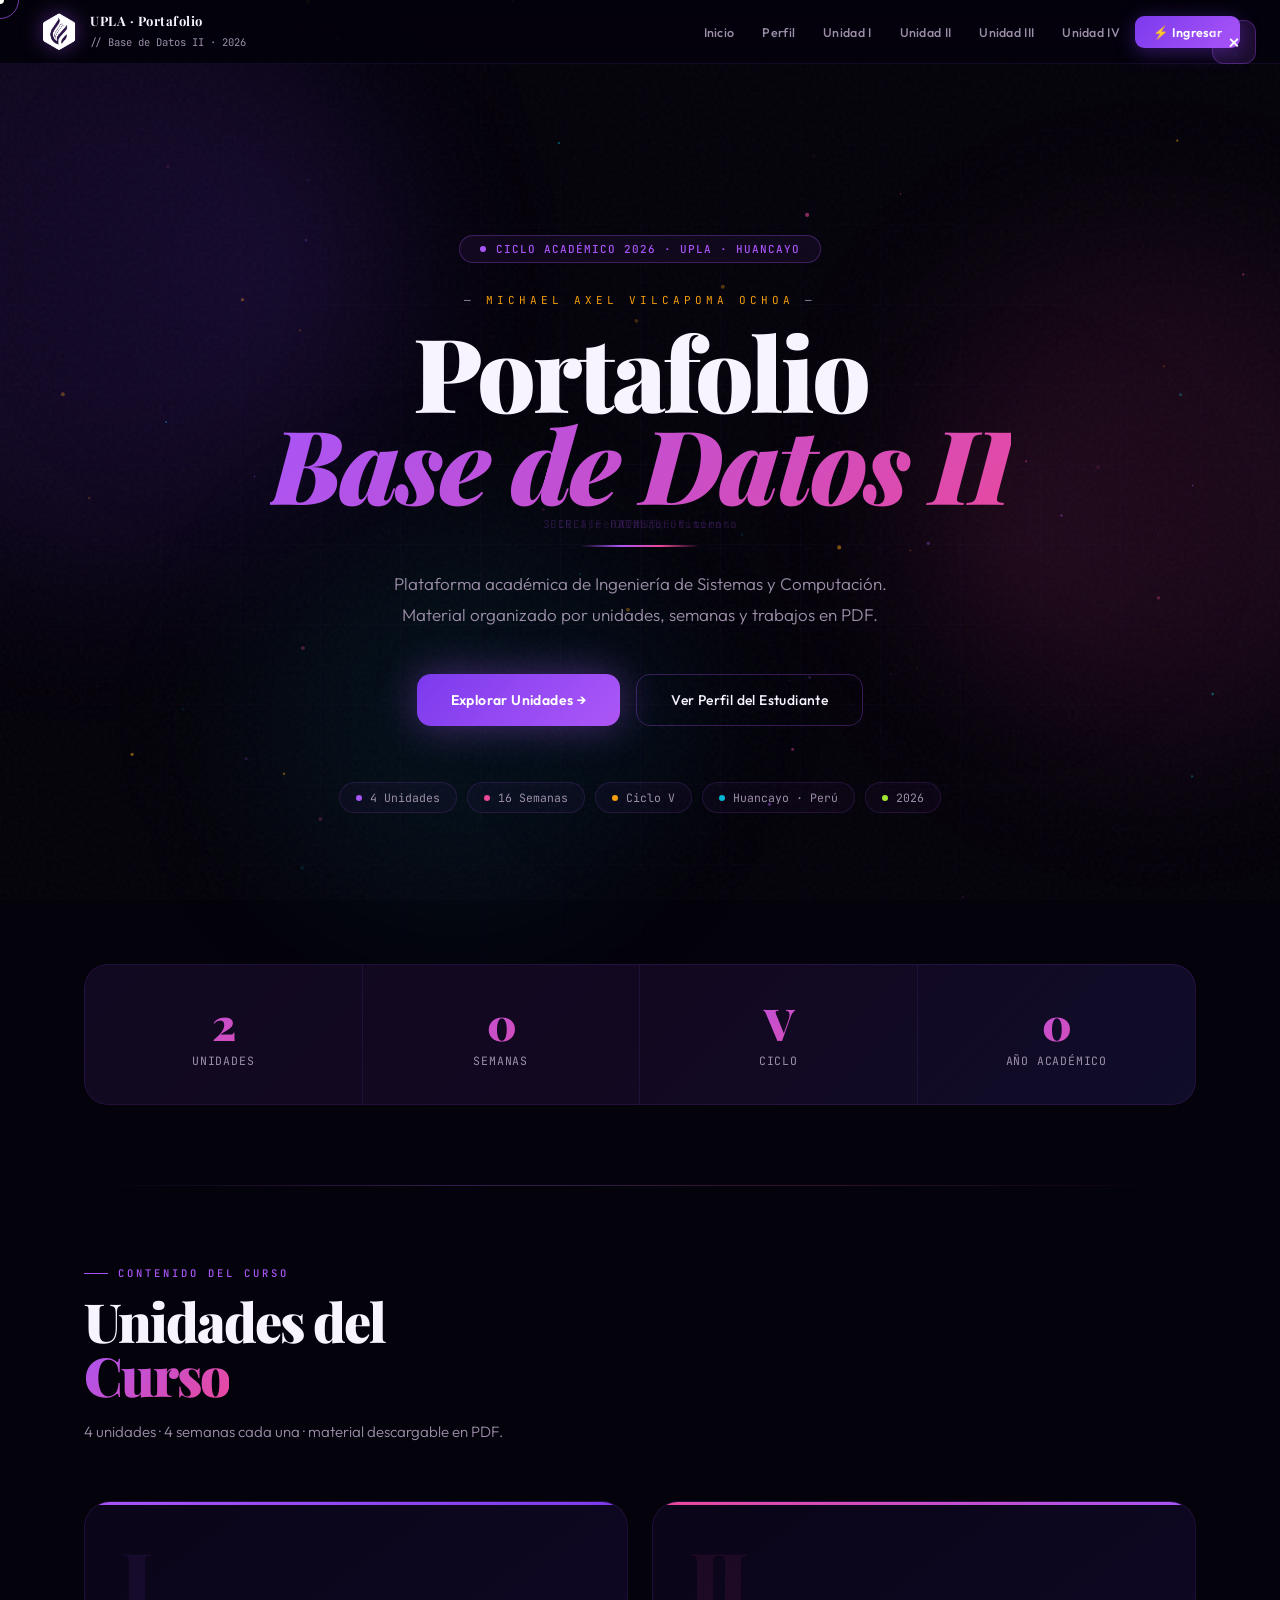
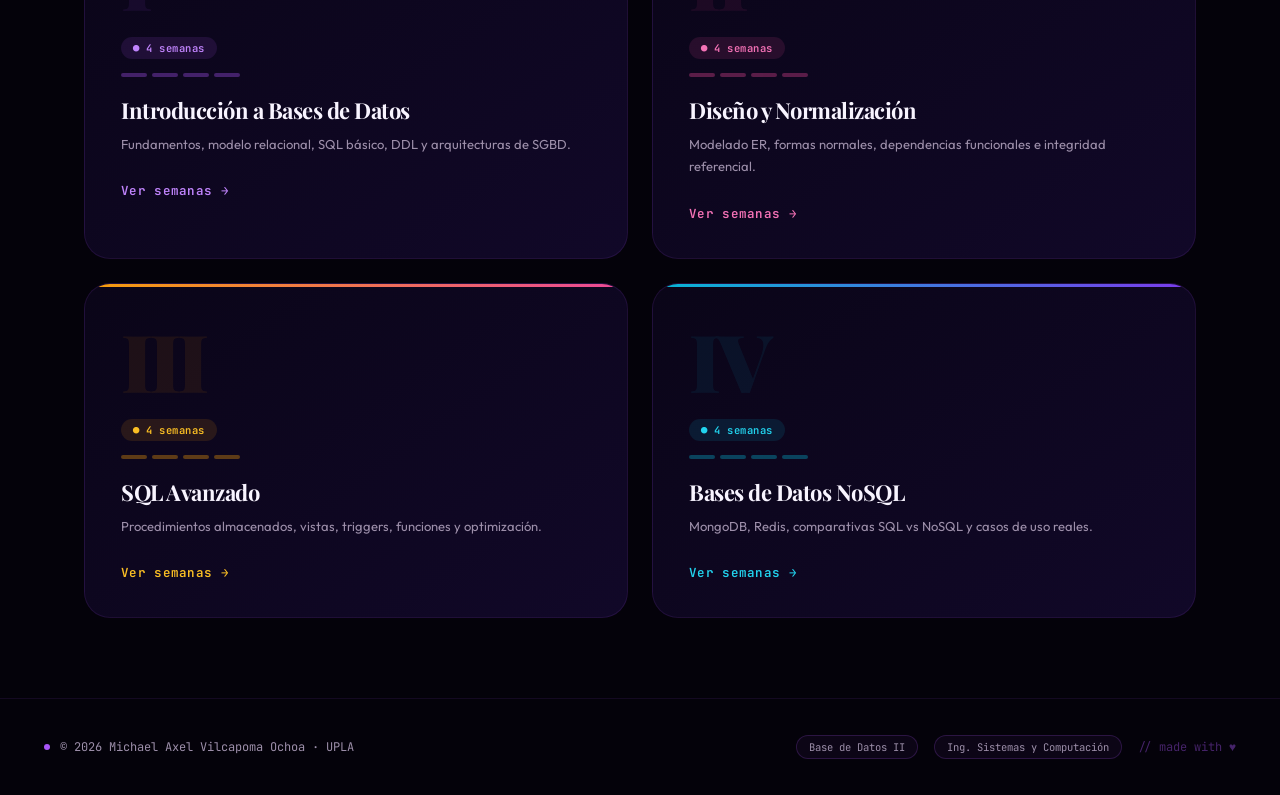
==== index.html @ 798265df "Update index.html" ====
<!DOCTYPE html>
<html lang="es">
<head>
<meta charset="UTF-8">
<meta name="viewport" content="width=device-width, initial-scale=1.0">
<title>Portafolio · Base de Datos II · UPLA</title>
<link href="https://fonts.googleapis.com/css2?family=Playfair+Display:ital,wght@0,700;0,900;1,700&family=Outfit:wght@300;400;500;600;700&family=JetBrains+Mono:wght@400;500&display=swap" rel="stylesheet">
<style>
:root{
  --bg:#04020a;
  --bg2:#0a0518;
  --bg3:#110828;
  --accent:#a855f7;
  --accent2:#7c3aed;
  --accent3:#ec4899;
  --gold:#f59e0b;
  --cyan:#06b6d4;
  --text:#f8f4ff;
  --muted:#9d8faa;
  --border:rgba(168,85,247,0.15);
  --glow-p:rgba(168,85,247,0.35);
  --glow-pink:rgba(236,72,153,0.3);
  --font-display:'Playfair Display',serif;
  --font-body:'Outfit',sans-serif;
  --font-mono:'JetBrains Mono',monospace;
}
*,*::before,*::after{margin:0;padding:0;box-sizing:border-box}
html{scroll-behavior:smooth}
body{font-family:var(--font-body);background:var(--bg);color:var(--text);overflow-x:hidden;cursor:none}

/* ── CURSOR PERSONALIZADO ── */
.cursor{position:fixed;pointer-events:none;z-index:9999;mix-blend-mode:difference}
.cursor-dot{width:8px;height:8px;background:white;border-radius:50%;transform:translate(-50%,-50%);transition:width .2s,height .2s}
.cursor-ring{width:40px;height:40px;border:1.5px solid rgba(255,255,255,0.5);border-radius:50%;transform:translate(-50%,-50%);transition:all .15s ease;transition-property:width,height,border-color}
body:hover .cursor-ring{border-color:var(--accent)}

/* ── CANVAS FONDO ── */
#bgCanvas{position:fixed;inset:0;z-index:0;pointer-events:none}

/* ── IMAGEN DE FONDO ── */
.bg-image-layer{
  position:fixed;inset:0;z-index:0;pointer-events:none;
  background:url('imagenes/bg.jpg') center/cover no-repeat;
  opacity:0.04;
  filter:saturate(0.5);
}

/* ── GRAIN OVERLAY ── */
.grain{
  position:fixed;inset:0;z-index:1;pointer-events:none;opacity:0.035;
  background-image:url("data:image/svg+xml,%3Csvg viewBox='0 0 256 256' xmlns='http://www.w3.org/2000/svg'%3E%3Cfilter id='noise'%3E%3CfeTurbulence type='fractalNoise' baseFrequency='0.9' numOctaves='4' stitchTiles='stitch'/%3E%3C/filter%3E%3Crect width='100%25' height='100%25' filter='url(%23noise)'/%3E%3C/svg%3E");
}

/* ── NAVBAR ── */
.navbar{
  position:fixed;top:0;left:0;right:0;z-index:200;
  height:64px;padding:0 40px;
  display:flex;align-items:center;justify-content:space-between;
  background:rgba(4,2,10,0.7);
  backdrop-filter:blur(24px) saturate(180%);
  border-bottom:1px solid rgba(168,85,247,0.1);
  transition:all .4s;
}
.navbar.scrolled{
  background:rgba(4,2,10,0.92);
  box-shadow:0 8px 40px rgba(0,0,0,0.6),0 1px 0 rgba(168,85,247,0.15);
}
.logo{display:flex;align-items:center;gap:12px;cursor:pointer}
.logo-icon{
  width:38px;height:38px;border-radius:10px;
  background:linear-gradient(135deg,var(--accent2),var(--accent3));
  display:flex;align-items:center;justify-content:center;
  font-size:16px;box-shadow:0 0 20px rgba(168,85,247,0.4);
  transition:transform .3s,box-shadow .3s;
}
.logo:hover .logo-icon{transform:rotate(10deg);box-shadow:0 0 35px rgba(168,85,247,0.6)}
.logo img{width:38px;height:38px;object-fit:contain;border-radius:10px;filter:drop-shadow(0 0 10px rgba(168,85,247,0.5));display:none}
.logo img.loaded{display:block}
.logo-text strong{font-family:var(--font-display);font-size:13px;font-weight:700;color:var(--text);letter-spacing:.5px;display:block;line-height:1.3}
.logo-text span{font-size:10.5px;color:var(--muted);font-family:var(--font-mono)}

.nav-links{display:flex;align-items:center;gap:2px}
.nav-links a{
  font-family:var(--font-body);font-size:12.5px;font-weight:500;
  color:var(--muted);padding:7px 13px;border-radius:8px;
  cursor:pointer;text-decoration:none;letter-spacing:.3px;
  transition:color .2s,background .2s;
  position:relative;
}
.nav-links a:hover{color:var(--text);background:rgba(168,85,247,0.08)}
.nav-links a.active{color:var(--accent)}

.btn-nav{
  font-family:var(--font-body);font-size:12.5px;font-weight:600;
  padding:8px 18px;border-radius:9px;border:none;cursor:pointer;
  transition:all .25s;letter-spacing:.3px;
}
.btn-ingresar{
  background:linear-gradient(135deg,var(--accent2),var(--accent));
  color:white;box-shadow:0 4px 20px rgba(124,58,237,0.4);
}
.btn-ingresar:hover{transform:translateY(-2px);box-shadow:0 8px 30px rgba(124,58,237,0.6)}
.btn-salir{background:rgba(168,85,247,0.1);color:var(--accent);border:1px solid rgba(168,85,247,0.2)!important}
.btn-salir:hover{background:rgba(168,85,247,0.18)}

/* ── LOGIN MODAL ── */
.overlay{
  position:fixed;inset:0;
  background:rgba(0,0,0,0.85);backdrop-filter:blur(16px);
  z-index:999;display:none;justify-content:center;align-items:center;
}
.overlay.show{display:flex;animation:fadeIn .25s}
@keyframes fadeIn{from{opacity:0}to{opacity:1}}
.modal{
  background:linear-gradient(145deg,var(--bg2),var(--bg3));
  border:1px solid rgba(168,85,247,0.25);
  border-radius:28px;padding:44px;width:380px;
  box-shadow:0 60px 120px rgba(0,0,0,0.8),0 0 80px rgba(168,85,247,0.1);
  animation:slideUp .35s cubic-bezier(.34,1.56,.64,1);
  position:relative;overflow:hidden;
}
.modal::before{
  content:'';position:absolute;top:-50%;left:-50%;width:200%;height:200%;
  background:radial-gradient(circle at 60% 40%,rgba(168,85,247,0.06),transparent 60%);
  pointer-events:none;
}
@keyframes slideUp{from{transform:translateY(40px) scale(.93);opacity:0}to{transform:none;opacity:1}}
.modal-close{
  position:absolute;top:18px;right:18px;
  background:rgba(168,85,247,0.1);border:none;color:var(--muted);
  width:32px;height:32px;border-radius:8px;font-size:18px;
  cursor:pointer;display:flex;align-items:center;justify-content:center;
  transition:all .2s;
}
.modal-close:hover{color:var(--text);background:rgba(168,85,247,0.2)}
.modal h2{font-family:var(--font-display);font-size:26px;font-weight:700;margin-bottom:5px}
.modal .sub{font-size:12.5px;color:var(--muted);margin-bottom:30px;font-family:var(--font-body)}
.field{margin-bottom:16px}
.field label{display:block;font-family:var(--font-mono);font-size:10px;font-weight:500;color:var(--accent);margin-bottom:7px;letter-spacing:1px;text-transform:uppercase}
.field input{
  width:100%;padding:13px 16px;
  background:rgba(255,255,255,0.04);
  border:1px solid rgba(168,85,247,0.2);border-radius:12px;
  color:var(--text);font-size:14px;font-family:var(--font-body);
  outline:none;transition:all .3s;
}
.field input:focus{border-color:var(--accent);background:rgba(168,85,247,0.06);box-shadow:0 0 0 4px rgba(168,85,247,0.08)}
.btn-submit{
  width:100%;padding:14px;margin-top:12px;
  background:linear-gradient(135deg,#7c3aed,#a855f7,#ec4899);
  background-size:200%;border:none;border-radius:12px;
  color:white;font-size:15px;font-weight:600;
  cursor:pointer;font-family:var(--font-body);letter-spacing:.4px;
  animation:gradShift 4s ease infinite;
  transition:transform .2s,box-shadow .2s;
  box-shadow:0 8px 30px rgba(124,58,237,0.4);
}
@keyframes gradShift{0%{background-position:0%}50%{background-position:100%}100%{background-position:0%}}
.btn-submit:hover{transform:translateY(-2px);box-shadow:0 12px 40px rgba(124,58,237,0.6)}
#err{color:#f87171;font-size:11.5px;margin-top:10px;text-align:center;min-height:16px;font-family:var(--font-mono)}
.hint{font-size:10.5px;color:var(--muted);text-align:center;margin-top:14px;font-family:var(--font-mono)}

/* ── MAIN ── */
.main{position:relative;z-index:2;padding-top:64px}

/* ── HERO ── */
.hero{
  min-height:100vh;display:flex;flex-direction:column;
  justify-content:center;align-items:center;
  text-align:center;padding:100px 24px 80px;
  position:relative;overflow:hidden;
}

/* Orbs animados */
.orb{
  position:absolute;border-radius:50%;pointer-events:none;
  filter:blur(80px);animation:orbFloat 8s ease-in-out infinite;
}
.orb1{width:600px;height:600px;background:rgba(124,58,237,0.12);top:-10%;left:-15%;animation-delay:0s}
.orb2{width:500px;height:500px;background:rgba(236,72,153,0.1);top:20%;right:-10%;animation-delay:-3s}
.orb3{width:400px;height:400px;background:rgba(6,182,212,0.07);bottom:5%;left:20%;animation-delay:-6s}
@keyframes orbFloat{0%,100%{transform:translate(0,0) scale(1)}33%{transform:translate(30px,-20px) scale(1.05)}66%{transform:translate(-20px,25px) scale(.97)}}

/* Grid lines hero */
.hero-grid{
  position:absolute;inset:0;pointer-events:none;
  background-image:
    linear-gradient(rgba(168,85,247,0.04) 1px,transparent 1px),
    linear-gradient(90deg,rgba(168,85,247,0.04) 1px,transparent 1px);
  background-size:80px 80px;
  mask-image:radial-gradient(ellipse 80% 80% at 50% 50%,black 0%,transparent 100%);
}

.hero-eyebrow{
  display:inline-flex;align-items:center;gap:10px;
  padding:6px 20px;border-radius:999px;
  border:1px solid rgba(168,85,247,0.3);
  background:rgba(168,85,247,0.07);
  backdrop-filter:blur(10px);
  font-family:var(--font-mono);font-size:11px;font-weight:500;
  color:var(--accent);letter-spacing:1px;text-transform:uppercase;
  margin-bottom:30px;
  animation:heroIn .8s ease both;
}
.eyebrow-dot{width:6px;height:6px;border-radius:50%;background:var(--accent);animation:blink 1.8s infinite}
@keyframes blink{0%,100%{opacity:1;box-shadow:0 0 8px var(--accent)}50%{opacity:.3;box-shadow:none}}

.hero-name-label{
  font-family:var(--font-mono);font-size:11px;color:var(--muted);
  letter-spacing:4px;text-transform:uppercase;margin-bottom:18px;
  animation:heroIn .8s .1s ease both;
}
.hero-name-label span{color:var(--gold)}

.hero h1{
  font-family:var(--font-display);
  font-size:clamp(52px,8vw,110px);
  font-weight:900;line-height:.9;
  letter-spacing:-3px;margin-bottom:14px;
  animation:heroIn .8s .2s ease both;
}
.h1-line1{display:block;color:var(--text)}
.h1-line2{
  display:block;
  background:linear-gradient(135deg,#a855f7 0%,#ec4899 40%,#f59e0b 80%,#06b6d4 100%);
  background-size:300%;
  -webkit-background-clip:text;-webkit-text-fill-color:transparent;background-clip:text;
  animation:textGrad 6s ease infinite;
  font-style:italic;
}
@keyframes textGrad{0%{background-position:0%}50%{background-position:100%}100%{background-position:0%}}

.hero-divider{
  width:120px;height:2px;margin:22px auto;
  background:linear-gradient(90deg,transparent,var(--accent),var(--accent3),transparent);
  animation:heroIn .8s .3s ease both;
}

.hero-sub{
  font-size:clamp(14px,1.8vw,17px);color:var(--muted);
  max-width:560px;line-height:1.8;margin-bottom:44px;
  font-family:var(--font-body);font-weight:300;
  animation:heroIn .8s .35s ease both;
}

.hero-btns{
  display:flex;gap:16px;flex-wrap:wrap;justify-content:center;
  animation:heroIn .8s .4s ease both;
}
.btn-p{
  padding:16px 34px;
  background:linear-gradient(135deg,var(--accent2),var(--accent),var(--accent3));
  background-size:200%;
  color:white;font-weight:600;font-size:14px;
  border-radius:14px;border:none;cursor:pointer;
  position:relative;overflow:hidden;
  transition:transform .3s,box-shadow .3s;
  box-shadow:0 0 40px rgba(168,85,247,0.4);
  font-family:var(--font-body);letter-spacing:.4px;
  animation:gradShift 4s ease infinite;
}
.btn-p:hover{transform:translateY(-4px);box-shadow:0 0 70px rgba(168,85,247,0.7)}
.btn-s{
  padding:16px 34px;background:transparent;
  color:var(--text);font-weight:500;font-size:14px;
  border-radius:14px;border:1px solid rgba(168,85,247,0.3);
  cursor:pointer;transition:all .3s;
  font-family:var(--font-body);letter-spacing:.4px;
  backdrop-filter:blur(10px);
}
.btn-s:hover{background:rgba(168,85,247,0.1);border-color:var(--accent);transform:translateY(-4px)}

.hero-tags{
  display:flex;gap:10px;flex-wrap:wrap;justify-content:center;
  margin-top:56px;animation:heroIn .8s .5s ease both;
}
.tag{
  padding:7px 16px;border-radius:999px;
  border:1px solid rgba(168,85,247,0.15);
  background:rgba(168,85,247,0.04);
  font-size:11.5px;color:var(--muted);
  display:flex;align-items:center;gap:8px;
  transition:all .3s;cursor:default;
  font-family:var(--font-mono);
  backdrop-filter:blur(8px);
}
.tag:hover{border-color:rgba(168,85,247,0.4);color:var(--text);background:rgba(168,85,247,0.08);transform:translateY(-2px)}
.dot{width:6px;height:6px;border-radius:50%;flex-shrink:0}

@keyframes heroIn{from{opacity:0;transform:translateY(25px)}to{opacity:1;transform:none}}

/* ── STATS ── */
.stats-section{
  max-width:1200px;margin:0 auto;
  padding:0 44px 80px;
}
.stats-bar{
  display:grid;grid-template-columns:repeat(4,1fr);
  border-radius:24px;overflow:hidden;
  border:1px solid rgba(168,85,247,0.15);
  background:linear-gradient(135deg,rgba(10,5,24,0.9),rgba(17,8,40,0.9));
  backdrop-filter:blur(20px);
  position:relative;
}
.stats-bar::before{
  content:'';position:absolute;inset:0;
  background:linear-gradient(135deg,rgba(168,85,247,0.05),rgba(236,72,153,0.03),rgba(6,182,212,0.03));
  pointer-events:none;
}
.stat-item{
  padding:36px 28px;text-align:center;
  border-right:1px solid rgba(168,85,247,0.1);
  transition:background .3s;position:relative;
  cursor:default;
}
.stat-item:last-child{border-right:none}
.stat-item:hover{background:rgba(168,85,247,0.05)}
.stat-num{
  font-family:var(--font-display);font-size:44px;font-weight:900;
  line-height:1;margin-bottom:8px;letter-spacing:-2px;
  background:linear-gradient(135deg,var(--accent),var(--accent3));
  -webkit-background-clip:text;-webkit-text-fill-color:transparent;background-clip:text;
}
.stat-label{font-size:11.5px;color:var(--muted);font-family:var(--font-mono);letter-spacing:.8px;text-transform:uppercase}

/* ── SECCIONES ── */
section{padding:80px 44px;max-width:1200px;margin:0 auto}
.slabel{
  font-family:var(--font-mono);font-size:10.5px;font-weight:500;
  letter-spacing:3px;text-transform:uppercase;
  color:var(--accent);margin-bottom:14px;
  display:flex;align-items:center;gap:10px;
}
.slabel::before{content:'';width:24px;height:1px;background:var(--accent)}
.stitle{
  font-family:var(--font-display);
  font-size:clamp(32px,4.5vw,54px);
  font-weight:900;line-height:1;margin-bottom:16px;
  letter-spacing:-2px;
}
.sdesc{
  font-size:15px;color:var(--muted);max-width:520px;
  line-height:1.8;margin-bottom:56px;
  font-family:var(--font-body);font-weight:300;
}

/* ── UNIT CARDS ── */
.units-grid{display:grid;grid-template-columns:repeat(2,1fr);gap:24px}
@media(max-width:700px){.units-grid{grid-template-columns:1fr}}

.unit-card{
  background:linear-gradient(145deg,var(--bg2),var(--bg3));
  border:1px solid rgba(168,85,247,0.12);
  border-radius:26px;padding:36px;cursor:pointer;
  transition:all .4s cubic-bezier(.34,1.56,.64,1);
  position:relative;overflow:hidden;
}
.unit-card::before{
  content:'';position:absolute;top:0;left:0;right:0;height:3px;
  border-radius:26px 26px 0 0;
}
.unit-card:nth-child(1)::before{background:linear-gradient(90deg,#a855f7,#7c3aed)}
.unit-card:nth-child(2)::before{background:linear-gradient(90deg,#ec4899,#a855f7)}
.unit-card:nth-child(3)::before{background:linear-gradient(90deg,#f59e0b,#ec4899)}
.unit-card:nth-child(4)::before{background:linear-gradient(90deg,#06b6d4,#7c3aed)}

.unit-card::after{
  content:'';position:absolute;inset:0;
  background:radial-gradient(circle at 80% 20%,rgba(168,85,247,0.06),transparent 60%);
  opacity:0;transition:opacity .4s;pointer-events:none;
}
.unit-card:hover::after{opacity:1}
.unit-card:hover{
  transform:translateY(-10px) scale(1.02);
  box-shadow:0 30px 80px rgba(0,0,0,0.6),0 0 60px rgba(168,85,247,0.15);
}
.unit-card:nth-child(1):hover{border-color:rgba(168,85,247,0.35)}
.unit-card:nth-child(2):hover{border-color:rgba(236,72,153,0.35)}
.unit-card:nth-child(3):hover{border-color:rgba(245,158,11,0.35)}
.unit-card:nth-child(4):hover{border-color:rgba(6,182,212,0.35)}

.unum{
  font-family:var(--font-display);font-size:80px;font-weight:900;
  line-height:1;margin-bottom:18px;letter-spacing:-4px;
  opacity:.08;
}
.unit-card:nth-child(1) .unum{color:#a855f7}
.unit-card:nth-child(2) .unum{color:#ec4899}
.unit-card:nth-child(3) .unum{color:#f59e0b}
.unit-card:nth-child(4) .unum{color:#06b6d4}

.ubadge{
  display:inline-flex;align-items:center;gap:6px;
  padding:4px 12px;border-radius:999px;
  font-size:10.5px;font-weight:600;
  margin-bottom:14px;font-family:var(--font-mono);letter-spacing:.5px;
}
.unit-card:nth-child(1) .ubadge{background:rgba(168,85,247,0.12);color:#c084fc}
.unit-card:nth-child(2) .ubadge{background:rgba(236,72,153,0.12);color:#f472b6}
.unit-card:nth-child(3) .ubadge{background:rgba(245,158,11,0.12);color:#fbbf24}
.unit-card:nth-child(4) .ubadge{background:rgba(6,182,212,0.12);color:#22d3ee}

.unit-card h3{
  font-family:var(--font-display);font-size:22px;font-weight:700;
  margin-bottom:10px;letter-spacing:-.5px;line-height:1.2;
}
.unit-card .udesc{
  font-size:13px;color:var(--muted);line-height:1.7;
  margin-bottom:24px;font-family:var(--font-body);
}
.ulink{
  font-size:12.5px;font-weight:600;
  display:inline-flex;align-items:center;gap:8px;
  font-family:var(--font-mono);letter-spacing:.3px;
  transition:gap .3s;
}
.unit-card:nth-child(1) .ulink{color:#c084fc}
.unit-card:nth-child(2) .ulink{color:#f472b6}
.unit-card:nth-child(3) .ulink{color:#fbbf24}
.unit-card:nth-child(4) .ulink{color:#22d3ee}
.unit-card:hover .ulink{gap:14px}

.u-weeks{display:flex;gap:5px;margin-bottom:20px}
.wdot{
  width:26px;height:4px;border-radius:2px;
  transition:width .3s;
}
.unit-card:nth-child(1) .wdot{background:rgba(168,85,247,0.35)}
.unit-card:nth-child(2) .wdot{background:rgba(236,72,153,0.35)}
.unit-card:nth-child(3) .wdot{background:rgba(245,158,11,0.35)}
.unit-card:nth-child(4) .wdot{background:rgba(6,182,212,0.35)}
.unit-card:hover .wdot:first-child{width:40px}

/* ── PERFIL ── */
.perfil-wrap{
  display:grid;grid-template-columns:260px 1fr;gap:60px;align-items:start;
}
@media(max-width:700px){.perfil-wrap{grid-template-columns:1fr}}
.photo-box{
  width:260px;height:280px;border-radius:28px;
  background:linear-gradient(145deg,var(--bg2),var(--bg3));
  border:1px solid rgba(168,85,247,0.2);
  display:flex;align-items:center;justify-content:center;
  font-size:80px;position:relative;overflow:hidden;
}
.photo-box::before{
  content:'';position:absolute;inset:0;
  background:linear-gradient(135deg,rgba(168,85,247,0.1),rgba(236,72,153,0.05));
}
.photo-box img{width:100%;height:100%;object-fit:cover;border-radius:28px;display:block}
.photo-box .photo-ring{
  position:absolute;inset:-2px;border-radius:30px;
  background:linear-gradient(135deg,var(--accent),var(--accent3),var(--cyan));
  z-index:-1;animation:ringGlow 4s ease infinite;
}
@keyframes ringGlow{0%,100%{opacity:.5}50%{opacity:1}}
.perfil-info h2{
  font-family:var(--font-display);font-size:36px;font-weight:900;
  margin-bottom:6px;letter-spacing:-1px;line-height:1.1;
}
.perfil-info .role{
  font-family:var(--font-mono);font-size:12px;
  color:var(--accent);margin-bottom:22px;letter-spacing:.5px;
}
.ptags{display:flex;flex-wrap:wrap;gap:8px;margin-bottom:24px}
.ptag{
  padding:6px 14px;border:1px solid rgba(168,85,247,0.18);
  border-radius:9px;font-size:11.5px;color:var(--muted);
  font-family:var(--font-mono);font-weight:500;
  transition:all .3s;
}
.ptag:hover{border-color:rgba(168,85,247,0.4);color:var(--text);background:rgba(168,85,247,0.06);transform:translateY(-2px)}
.bio{
  font-size:14px;color:var(--muted);line-height:1.9;
  max-width:500px;font-family:var(--font-body);font-weight:300;
  margin-bottom:18px;
}
.docente{
  font-family:var(--font-mono);font-size:11.5px;color:var(--muted);
  display:flex;align-items:center;gap:8px;
}
.docente strong{color:var(--text);font-weight:500}
.docente::before{content:'//';color:var(--accent);font-weight:700}

/* ── PANEL SEMANAS ── */
.back-btn{
  display:inline-flex;align-items:center;gap:9px;
  background:rgba(168,85,247,0.06);
  border:1px solid rgba(168,85,247,0.2);
  color:var(--muted);padding:10px 18px;border-radius:11px;
  font-size:13px;cursor:pointer;margin-bottom:14px;
  font-family:var(--font-mono);
  transition:all .3s;
}
.back-btn:hover{color:var(--text);border-color:var(--accent);transform:translateX(-4px);background:rgba(168,85,247,0.1)}

.panel-header{margin-bottom:42px}
.panel-unit-label{
  font-family:var(--font-mono);font-size:11px;font-weight:500;
  letter-spacing:3px;text-transform:uppercase;
  color:var(--accent);margin-bottom:10px;
  display:flex;align-items:center;gap:10px;
}
.panel-unit-label::before{content:'';width:24px;height:1px;background:var(--accent)}
.panel-title{
  font-family:var(--font-display);
  font-size:clamp(28px,4vw,46px);
  font-weight:900;line-height:1;letter-spacing:-1.5px;
}

.semanas-grid{display:grid;grid-template-columns:repeat(auto-fill,minmax(320px,1fr));gap:22px}

.s-card{
  background:linear-gradient(145deg,var(--bg2),var(--bg3));
  border:1px solid rgba(168,85,247,0.1);
  border-radius:22px;overflow:hidden;
  transition:all .4s cubic-bezier(.34,1.56,.64,1);
  animation:cardIn .5s ease both;
}
@keyframes cardIn{from{opacity:0;transform:translateY(20px)}to{opacity:1;transform:none}}
.s-card:nth-child(2){animation-delay:.06s}
.s-card:nth-child(3){animation-delay:.12s}
.s-card:nth-child(4){animation-delay:.18s}
.s-card:hover{
  transform:translateY(-6px);
  border-color:rgba(168,85,247,0.3);
  box-shadow:0 20px 60px rgba(0,0,0,0.5),0 0 40px rgba(168,85,247,0.1);
}
.s-header{
  padding:22px 24px 18px;
  border-bottom:1px solid rgba(168,85,247,0.08);
  display:flex;align-items:center;justify-content:space-between;
  background:rgba(168,85,247,0.03);
}
.s-num{
  font-family:var(--font-display);font-size:34px;font-weight:900;
  color:rgba(168,85,247,0.15);line-height:1;letter-spacing:-1.5px;
}
.s-week-badge{
  background:rgba(168,85,247,0.1);color:var(--accent);
  padding:4px 12px;border-radius:999px;
  font-size:10px;font-weight:600;letter-spacing:.8px;text-transform:uppercase;
  font-family:var(--font-mono);border:1px solid rgba(168,85,247,0.2);
}
.s-body{padding:20px 24px}
.s-title{
  font-family:var(--font-display);font-size:16px;font-weight:700;
  margin-bottom:6px;letter-spacing:-.3px;
}
.s-desc{font-size:12px;color:var(--muted);line-height:1.65;margin-bottom:18px;font-family:var(--font-body)}

.trabajos{display:flex;flex-direction:column;gap:10px}
.trabajo{
  background:rgba(255,255,255,0.02);
  border:1px solid rgba(168,85,247,0.08);
  border-radius:14px;padding:14px 16px;
  display:flex;align-items:center;justify-content:space-between;gap:14px;
  transition:all .25s;
}
.trabajo:hover{border-color:rgba(168,85,247,0.25);background:rgba(168,85,247,0.04)}
.trabajo-name{
  font-size:13px;font-weight:600;margin-bottom:3px;
  font-family:var(--font-body);letter-spacing:-.1px;
}
.trabajo-meta{
  font-size:10.5px;color:var(--accent);
  font-family:var(--font-mono);letter-spacing:.5px;
}
.btn-pdf{
  flex-shrink:0;display:inline-flex;align-items:center;gap:6px;
  padding:8px 14px;
  background:linear-gradient(135deg,rgba(124,58,237,0.7),rgba(168,85,247,0.5));
  border:1px solid rgba(168,85,247,0.3);
  border-radius:10px;color:white;font-size:11.5px;font-weight:600;
  text-decoration:none;cursor:pointer;
  transition:all .25s;white-space:nowrap;
  font-family:var(--font-mono);
}
.btn-pdf:hover{transform:translateY(-2px);box-shadow:0 6px 20px rgba(124,58,237,0.5);background:linear-gradient(135deg,rgba(124,58,237,0.9),rgba(168,85,247,0.8))}

/* ── TRABAJO CON GALERÍA (Unidad II) ── */
.trabajo.has-imgs{
  flex-direction:column;align-items:stretch;gap:0;padding:0;overflow:hidden;
}

/* Grid 2x2 */
.imgs-grid{
  display:grid;grid-template-columns:1fr 1fr;
  grid-template-rows:1fr 1fr;
  gap:3px;width:100%;height:220px;
  border-bottom:1px solid rgba(168,85,247,0.1);
}
.imgs-grid-thumb{
  position:relative;overflow:hidden;cursor:zoom-in;
}
.imgs-grid-thumb img{
  width:100%;height:100%;object-fit:cover;display:block;
  transition:transform .4s ease, filter .3s ease;
}
.imgs-grid-thumb:hover img{transform:scale(1.08);filter:brightness(1.1)}
.imgs-grid-thumb::after{
  content:'🔍';
  position:absolute;inset:0;
  display:flex;align-items:center;justify-content:center;
  font-size:22px;
  background:rgba(168,85,247,0.0);
  transition:background .3s;
  opacity:0;
}
.imgs-grid-thumb:hover::after{background:rgba(168,85,247,0.18);opacity:1}

/* Badge sobre la galería */
.imgs-grid-badge{
  position:absolute;top:0;left:0;right:0;
  display:flex;justify-content:space-between;align-items:flex-start;
  padding:8px 10px;
  pointer-events:none;z-index:2;
}
.imgs-grid-wrap{position:relative}
.imgs-badge-tag{
  background:rgba(168,85,247,0.85);backdrop-filter:blur(8px);
  color:white;font-size:9px;font-weight:600;
  padding:3px 9px;border-radius:999px;
  font-family:var(--font-mono);letter-spacing:.5px;
  border:1px solid rgba(168,85,247,0.4);
}
.imgs-count-tag{
  background:rgba(0,0,0,0.6);backdrop-filter:blur(8px);
  color:rgba(255,255,255,0.8);font-size:9px;font-weight:500;
  padding:3px 9px;border-radius:999px;
  font-family:var(--font-mono);letter-spacing:.3px;
}

.trabajo-img-error{
  width:100%;height:100%;
  display:flex;align-items:center;justify-content:center;
  flex-direction:column;gap:6px;
  background:rgba(168,85,247,0.04);
  color:rgba(168,85,247,0.25);font-size:24px;
}
.trabajo-img-error span{font-family:var(--font-mono);font-size:9px;color:var(--muted)}
.trabajo-footer{
  display:flex;align-items:center;justify-content:space-between;
  padding:14px 16px;gap:12px;
}

/* Cursor pointer en imagen clickeable */
.trabajo-img-wrap{cursor:zoom-in}

/* ── REVEAL ── */
.reveal{opacity:0;transform:translateY(30px);transition:opacity .7s ease,transform .7s ease}
.reveal.visible{opacity:1;transform:none}

/* ── DIVIDER ── */
.divider-wrap{max-width:1200px;margin:0 auto;padding:0 44px}
.divider-line{
  height:1px;
  background:linear-gradient(90deg,transparent,rgba(168,85,247,0.3),rgba(236,72,153,0.2),transparent);
}

/* ── FOOTER ── */
footer{
  position:relative;z-index:2;
  border-top:1px solid rgba(168,85,247,0.1);
  padding:36px 44px;
  display:flex;justify-content:space-between;align-items:center;
  font-size:12px;color:var(--muted);flex-wrap:wrap;gap:12px;
  font-family:var(--font-mono);
}
.footer-logo{display:flex;align-items:center;gap:10px}
.footer-dot{width:6px;height:6px;border-radius:50%;background:var(--accent);animation:blink 2s infinite}
.footer-right{display:flex;align-items:center;gap:16px}
.footer-badge{
  padding:4px 12px;border-radius:999px;
  border:1px solid rgba(168,85,247,0.2);
  background:rgba(168,85,247,0.05);
  font-size:10.5px;color:var(--muted);
}

/* ── SCROLLBAR ── */
::-webkit-scrollbar{width:5px}
::-webkit-scrollbar-track{background:var(--bg)}
::-webkit-scrollbar-thumb{background:rgba(168,85,247,0.3);border-radius:3px}
::-webkit-scrollbar-thumb:hover{background:rgba(168,85,247,0.55)}

/* ── FLOATING ELEMENTS ── */
.float-el{
  position:absolute;pointer-events:none;
  font-family:var(--font-mono);font-size:11px;
  color:rgba(168,85,247,0.12);letter-spacing:.5px;
  animation:floatDrift 12s ease-in-out infinite;
}
.float-el:nth-child(1){top:15%;left:5%;animation-delay:0s}
.float-el:nth-child(2){top:30%;right:6%;animation-delay:-4s}
.float-el:nth-child(3){bottom:25%;left:7%;animation-delay:-8s}
.float-el:nth-child(4){bottom:15%;right:5%;animation-delay:-2s}
@keyframes floatDrift{0%,100%{transform:translateY(0) rotate(-2deg);opacity:.6}50%{transform:translateY(-20px) rotate(2deg);opacity:1}}

/* ── RESPONSIVE ── */
@media(max-width:900px){
  .navbar{padding:0 20px}
  .nav-links a{display:none}
  section{padding:60px 20px}
  .stats-bar{grid-template-columns:repeat(2,1fr)}
  .units-grid{grid-template-columns:1fr}
  .semanas-grid{grid-template-columns:1fr}
  footer{padding:24px 20px}
}

/* ── SELECTION ── */
::selection{background:rgba(168,85,247,0.3);color:white}

/* ── LIGHTBOX ── */
.lightbox{
  position:fixed;inset:0;z-index:10000;
  background:rgba(0,0,0,0);backdrop-filter:blur(0px);
  display:flex;align-items:center;justify-content:center;
  padding:24px;
  pointer-events:none;
  transition:background .35s ease, backdrop-filter .35s ease;
}
.lightbox.active{
  background:rgba(0,0,0,0.92);backdrop-filter:blur(20px);
  pointer-events:all;
}
.lightbox-inner{
  position:relative;max-width:92vw;max-height:90vh;
  display:flex;flex-direction:column;align-items:center;gap:16px;
  transform:scale(.88) translateY(20px);opacity:0;
  transition:transform .4s cubic-bezier(.34,1.4,.64,1), opacity .35s ease;
}
.lightbox.active .lightbox-inner{transform:scale(1) translateY(0);opacity:1}

.lightbox-img{
  max-width:92vw;max-height:80vh;
  border-radius:16px;display:block;
  box-shadow:0 40px 100px rgba(0,0,0,0.8), 0 0 0 1px rgba(168,85,247,0.25);
  object-fit:contain;
}
.lightbox-caption{
  font-family:var(--font-mono);font-size:12px;color:rgba(255,255,255,0.6);
  letter-spacing:.5px;text-align:center;
}
.lightbox-close{
  position:fixed;top:20px;right:24px;
  width:44px;height:44px;border-radius:12px;
  background:rgba(168,85,247,0.15);border:1px solid rgba(168,85,247,0.3);
  color:white;font-size:22px;cursor:pointer;
  display:flex;align-items:center;justify-content:center;
  transition:all .25s;backdrop-filter:blur(10px);
  font-family:var(--font-body);line-height:1;
}
.lightbox-close:hover{background:rgba(168,85,247,0.35);transform:scale(1.1)}

.lightbox-nav{
  position:fixed;top:50%;transform:translateY(-50%);
  width:44px;height:44px;border-radius:12px;
  background:rgba(168,85,247,0.15);border:1px solid rgba(168,85,247,0.3);
  color:white;font-size:20px;cursor:pointer;
  display:flex;align-items:center;justify-content:center;
  transition:all .25s;backdrop-filter:blur(10px);
}
.lightbox-nav:hover{background:rgba(168,85,247,0.35)}
.lightbox-prev{left:16px}
.lightbox-next{right:16px}
.lightbox-nav.hidden{opacity:0;pointer-events:none}

/* Cursor pointer en imagen clickeable */
.trabajo-img-wrap{cursor:zoom-in}
</style>
</head>
<body>

<!-- Cursor -->
<div class="cursor" id="cursorDot" style="position:fixed;z-index:9999;pointer-events:none">
  <div class="cursor-dot" style="position:fixed;width:8px;height:8px;background:white;border-radius:50%;transform:translate(-50%,-50%)"></div>
</div>
<div class="cursor" id="cursorRing" style="position:fixed;z-index:9998;pointer-events:none">
  <div class="cursor-ring" style="position:fixed;width:38px;height:38px;border:1.5px solid rgba(168,85,247,0.7);border-radius:50%;transform:translate(-50%,-50%);transition:width .2s,height .2s,left .1s,top .1s"></div>
</div>

<!-- Fondo -->
<canvas id="bgCanvas"></canvas>
<div class="bg-image-layer"></div>
<div class="grain"></div>

<!-- NAVBAR -->
<nav class="navbar" id="navbar">
  <div class="logo" onclick="goHero()">
    <div class="logo-icon" id="logoIcon">🎓</div>
    <img src="imagenes/upla.png" alt="UPLA" id="logoImg" onload="this.classList.add('loaded');document.getElementById('logoIcon').style.display='none'">
    <div class="logo-text">
      <strong>UPLA · Portafolio</strong>
      <span>// Base de Datos II · 2026</span>
    </div>
  </div>
  <div class="nav-links">
    <a onclick="goHero()" id="navInicio">Inicio</a>
    <a onclick="goPerfil()" id="navPerfil">Perfil</a>
    <a onclick="goUnit(1)">Unidad I</a>
    <a onclick="goUnit(2)">Unidad II</a>
    <a onclick="goUnit(3)">Unidad III</a>
    <a onclick="goUnit(4)">Unidad IV</a>
    <button class="btn-nav btn-ingresar" id="btnIn" onclick="openLogin()">⚡ Ingresar</button>
    <button class="btn-nav btn-salir" id="btnOut" style="display:none" onclick="logout()">Salir</button>
  </div>
</nav>

<!-- MODAL LOGIN -->
<div class="overlay" id="loginOverlay" onclick="closeIfBg(event)">
  <div class="modal">
    <button class="modal-close" onclick="closeLogin()">×</button>
    <h2>Acceso al Portal</h2>
    <p class="sub">// Solo para el administrador del portafolio</p>
    <div class="field"><label>Usuario</label><input type="text" id="user" placeholder="admin" autocomplete="off"></div>
    <div class="field"><label>Contraseña</label><input type="password" id="pass" placeholder="••••••••"></div>
    <button class="btn-submit" onclick="doLogin()">Iniciar Sesión →</button>
    <p id="err"></p>
    <p class="hint">demo: <strong>admin</strong> / <strong>1234</strong></p>
  </div>
</div>

<!-- MAIN -->
<!-- LIGHTBOX -->
<div class="lightbox" id="lightbox" onclick="lbClickOutside(event)">
  <button class="lightbox-close" onclick="closeLightbox()" title="Cerrar (Esc)">×</button>
  <button class="lightbox-nav lightbox-prev hidden" id="lbPrev" onclick="lbNav(-1)">‹</button>
  <button class="lightbox-nav lightbox-next hidden" id="lbNext" onclick="lbNav(1)">›</button>
  <div class="lightbox-inner">
    <img class="lightbox-img" id="lbImg" src="" alt="">
    <div class="lightbox-caption" id="lbCaption"></div>
  </div>
</div>

<div class="main">

  <!-- HERO -->
  <div id="secHero">
    <div class="hero">
      <div class="orb orb1"></div>
      <div class="orb orb2"></div>
      <div class="orb orb3"></div>
      <div class="hero-grid"></div>

      <!-- Elementos flotantes decorativos -->
      <div class="float-el">SELECT * FROM conocimiento</div>
      <div class="float-el">JOIN aprendizaje ON semana</div>
      <div class="float-el">CREATE DATABASE futuro</div>
      <div class="float-el">COMMIT;</div>

      <div class="hero-eyebrow">
        <span class="eyebrow-dot"></span>
        Ciclo Académico 2026 · UPLA · Huancayo
      </div>

      <p class="hero-name-label">— <span>Michael Axel Vilcapoma Ochoa</span> —</p>

      <h1>
        <span class="h1-line1">Portafolio</span>
        <span class="h1-line2">Base de Datos II</span>
      </h1>

      <div class="hero-divider"></div>

      <p class="hero-sub">
        Plataforma académica de Ingeniería de Sistemas y Computación. Material organizado por unidades, semanas y trabajos en PDF.
      </p>

      <div class="hero-btns">
        <button class="btn-p" onclick="document.getElementById('statsSection').scrollIntoView({behavior:'smooth'})">
          Explorar Unidades →
        </button>
        <button class="btn-s" onclick="goPerfil()">Ver Perfil del Estudiante</button>
      </div>

      <div class="hero-tags">
        <div class="tag"><span class="dot" style="background:#a855f7"></span>4 Unidades</div>
        <div class="tag"><span class="dot" style="background:#ec4899"></span>16 Semanas</div>
        <div class="tag"><span class="dot" style="background:#f59e0b"></span>Ciclo V</div>
        <div class="tag"><span class="dot" style="background:#06b6d4"></span>Huancayo · Perú</div>
        <div class="tag"><span class="dot" style="background:#a3e635"></span>2026</div>
      </div>
    </div>

    <!-- STATS -->
    <div class="stats-section" id="statsSection">
      <div class="stats-bar reveal">
        <div class="stat-item">
          <div class="stat-num" data-target="4">0</div>
          <div class="stat-label">Unidades</div>
        </div>
        <div class="stat-item">
          <div class="stat-num" data-target="16">0</div>
          <div class="stat-label">Semanas</div>
        </div>
        <div class="stat-item">
          <div class="stat-num">V</div>
          <div class="stat-label">Ciclo</div>
        </div>
        <div class="stat-item">
          <div class="stat-num" data-target="2026">0</div>
          <div class="stat-label">Año académico</div>
        </div>
      </div>
    </div>

    <div class="divider-wrap"><div class="divider-line"></div></div>

    <!-- UNIDADES -->
    <section>
      <div class="slabel reveal">Contenido del Curso</div>
      <h2 class="stitle reveal">Unidades del<br><span style="background:linear-gradient(135deg,var(--accent),var(--accent3));-webkit-background-clip:text;-webkit-text-fill-color:transparent;background-clip:text">Curso</span></h2>
      <p class="sdesc reveal">4 unidades · 4 semanas cada una · material descargable en PDF.</p>

      <div class="units-grid">
        <div class="unit-card reveal" onclick="goUnit(1)">
          <div class="unum">I</div>
          <div class="ubadge">● 4 semanas</div>
          <div class="u-weeks">
            <span class="wdot"></span><span class="wdot"></span>
            <span class="wdot"></span><span class="wdot"></span>
          </div>
          <h3>Introducción a Bases de Datos</h3>
          <p class="udesc">Fundamentos, modelo relacional, SQL básico, DDL y arquitecturas de SGBD.</p>
          <span class="ulink">Ver semanas →</span>
        </div>

        <div class="unit-card reveal" onclick="goUnit(2)" style="transition-delay:.08s">
          <div class="unum">II</div>
          <div class="ubadge">● 4 semanas</div>
          <div class="u-weeks">
            <span class="wdot"></span><span class="wdot"></span>
            <span class="wdot"></span><span class="wdot"></span>
          </div>
          <h3>Diseño y Normalización</h3>
          <p class="udesc">Modelado ER, formas normales, dependencias funcionales e integridad referencial.</p>
          <span class="ulink">Ver semanas →</span>
        </div>

        <div class="unit-card reveal" onclick="goUnit(3)" style="transition-delay:.16s">
          <div class="unum">III</div>
          <div class="ubadge">● 4 semanas</div>
          <div class="u-weeks">
            <span class="wdot"></span><span class="wdot"></span>
            <span class="wdot"></span><span class="wdot"></span>
          </div>
          <h3>SQL Avanzado</h3>
          <p class="udesc">Procedimientos almacenados, vistas, triggers, funciones y optimización.</p>
          <span class="ulink">Ver semanas →</span>
        </div>

        <div class="unit-card reveal" onclick="goUnit(4)" style="transition-delay:.24s">
          <div class="unum">IV</div>
          <div class="ubadge">● 4 semanas</div>
          <div class="u-weeks">
            <span class="wdot"></span><span class="wdot"></span>
            <span class="wdot"></span><span class="wdot"></span>
          </div>
          <h3>Bases de Datos NoSQL</h3>
          <p class="udesc">MongoDB, Redis, comparativas SQL vs NoSQL y casos de uso reales.</p>
          <span class="ulink">Ver semanas →</span>
        </div>
      </div>
    </section>
  </div>

  <!-- PERFIL -->
  <section id="secPerfil" style="display:none">
    <div class="slabel">Sobre mí</div>
    <h2 class="stitle">Perfil del<br><span style="background:linear-gradient(135deg,var(--accent),var(--accent3));-webkit-background-clip:text;-webkit-text-fill-color:transparent;background-clip:text">Estudiante</span></h2>

    <div class="perfil-wrap">
      <div style="position:relative">
        <div class="photo-ring" style="position:absolute;inset:-2px;border-radius:30px;background:linear-gradient(135deg,var(--accent),var(--accent3),var(--cyan));z-index:0;opacity:.7;animation:ringGlow 4s ease infinite"></div>
        <div class="photo-box" style="position:relative;z-index:1">
          <img src="imagenes/123.jpg" alt="Michael Axel Vilcapoma Ochoa"
            onerror="this.style.display='none';this.parentElement.innerHTML+='<span style=font-size:80px>👨‍💻</span>'">
        </div>
      </div>

      <div class="perfil-info">
        <h2>Michael Axel<br>Vilcapoma Ochoa</h2>
        <p class="role">// Ingeniería de Sistemas y Computación · UPLA</p>
        <div class="ptags">
          <span class="ptag">Ciclo V</span>
          <span class="ptag">Sección B-1</span>
          <span class="ptag">Base de Datos II</span>
          <span class="ptag">Huancayo, Perú</span>
          <span class="ptag">2026</span>
        </div>
        <p class="bio">
          Estudiante de Ingeniería de Sistemas y Computación en la Universidad Peruana Los Andes.
          Este portafolio recopila los trabajos académicos del curso Base de Datos II, demostrando
          dominio progresivo de conceptos como SQL, normalización, procedimientos almacenados y
          tecnologías NoSQL.
        </p>
        <p class="docente">
          Docente: <strong>Raul Fernandez Bejarano</strong>
        </p>
      </div>
    </div>
  </section>

  <!-- SEMANAS -->
  <section id="secSemanas" style="display:none">
    <button class="back-btn" onclick="goHero()">← Volver al inicio</button>
    <div class="panel-header">
      <div class="panel-unit-label" id="panelLabel"></div>
      <h2 class="panel-title" id="panelTitle"></h2>
    </div>
    <div class="semanas-grid" id="semanasGrid"></div>
  </section>

</div>

<!-- FOOTER -->
<footer>
  <div class="footer-logo">
    <span class="footer-dot"></span>
    <span>© 2026 Michael Axel Vilcapoma Ochoa · UPLA</span>
  </div>
  <div class="footer-right">
    <span class="footer-badge">Base de Datos II</span>
    <span class="footer-badge">Ing. Sistemas y Computación</span>
    <span style="color:rgba(168,85,247,0.4)">// made with ♥</span>
  </div>
</footer>

<script>
// ── DATOS ──
const UNIDADES = {
  1:{
    label:'Unidad I',
    title:'Introducción a Bases de Datos',
    semanas:[
      {n:1,tema:'Introducción a la Arquitectura de Base de Datos',desc:'Conceptos básicos, tipos de SGBD y arquitecturas.',
        trabajos:[{nombre:'ARQUITECTURAS DE BASE DE DATOS',tipo:'Tarea',pdf:'pdf/.pdf'}]},
      {n:2,tema:'TRABAJO SEMANA 02',desc:'Gestores de Base de Datos.',
        trabajos:[
          {nombre:'MANUAL DE INSTALACIÓN DE SQL (MYSQL)',tipo:'Informe',pdf:'pdf/AXELLPRIMERO.pdf'},
          {nombre:'ANÁLISIS TÉCNICO DE DBMS',tipo:'Proyecto',pdf:'pdf/Axel11.pdf'},
          {nombre:'Relaciones entre las Entidades',tipo:'Tarea',pdf:'pdf/Diagrama Entidad–Relación Compras y Productos.pdf'},
        ]},
      {n:3,tema:'TRABAJOS SEMANA 03',desc:'SELECT, INSERT, UPDATE, DELETE.',
        trabajos:[
          {nombre:'Modelado y Normalización de Bases de Datos',tipo:'Práctica',pdf:'pdf/AXEL333.pdf'},
          {nombre:'Diagrama Relacional',tipo:'Práctica',pdf:'pdf/Axel444.pdf'},
          {nombre:'Cuestionario',tipo:'Práctica',pdf:'pdf/Cuestionario SEM 3.pdf'},
        ]},
      {n:4,tema:'TRABAJO SEMANA 04',desc:'CREATE TABLE, ALTER, PRIMARY KEY, FOREIGN KEY.',
        trabajos:[
          {nombre:'ARQUITECTURAS DE BASE DE DATOS Y SU APLICABILIDAD TECNOLÓGICA',tipo:'Tarea',pdf:'pdf/semana 4 01.pdf'},
          {nombre:'NORMALIZACIÓN DE BASES DE DATOS',tipo:'Tarea',pdf:'pdf/semana 4 02.pdf'},
        ]},
    ]
  },

  2:{
    label:'Unidad II',title:'Diseño y Normalización',
    semanas:[
        {n:5,tema:'TRABAJO SEMANA 05',desc:'NORMALIZACION .',
        trabajos:[{nombre:'Resumen y Mapa conceltual - Sistema académico',tipo:'Tarea',pdf:'pdf/Semana 05.pdf',
          imgs:['imagenes/imagen.png','imagenes/imagen2.png','imagenes/imagen3.png','imagenes/imagen4.png']}]},
      {n:6,tema:'TRABAJO SEMANA 06',desc:'RESUMEN SEMANA 06.',
        trabajos:[{nombre:'Ejercicio de normalización 1FN-2FN',tipo:'Tarea',pdf:'pdf/lalote.pdf',
          imgs:['imagenes/semana06.png','imagenes/unidad.txt']}]},
      {n:7,tema:'TRABAJO SEMANA 07',desc:'RESUMEN Y INFORME DE SQL SERVER.',
        trabajos:[{nombre:'Ejercicio 3FN y FNBC',tipo:'Tarea',pdf:'pdf/semana07.pdf',
          imgs:['imagenes/semana07.png']}]},
      {n:8,tema:'TRABAJO SEMANA 08',desc:'RESUMEN Y 30 CASOS.',
        trabajos:[{nombre:'30 CASOS ',tipo:'Práctica',pdf:'pdf/30 CASOS.pdf',
          imgs:['imagenes/imagen 008.png']}]},
    ]
  },
   3:{
    label:'Unidad III',title:'SQL Avanzado',
    semanas:[
      {n:9,tema:'TRABAJO SEMANA 9',desc:'GROUP BY, HAVING y funciones de agregado.',
        trabajos:[{nombre:'Práctica GROUP BY y HAVING',tipo:'Práctica',pdf:'pdf/semana_9.pdf',
           imgs:['imagenes/uni3_1.2.png','imagenes/uni3_1.3.png','imagenes/uni3_1.4.png','imagenes/uni3_1.1.png','imagenes/uni3_1.5.png']}
          ]},
       {n:10,tema:'TRABAJO SEMANA 10',desc:'Gestores de Base de Datos.',
        trabajos:[
          {nombre:'MANUAL DE MICROSOFT AZURE',tipo:'Informe',pdf:'pdf/uni3_10.pdf'},
          {nombre:'RESOL CASOS PRCTICOS',tipo:'Proyecto',pdf:'pdf/uni3_10.1.pdf'},
          {nombre:'INFOGRAFIA SEM 10',tipo:'Tarea',pdf:'pdf/uni3_10.2.pdf'},
        ]},
      {n:11,tema:'TRABAJOS SEMANA 11',desc:'SELECT, INSERT, UPDATE, DELETE.',
        trabajos:[
          {nombre:'INFOGRAFIA SEMANA 11',tipo:'Práctica',pdf:'pdf/UNI3_11.pdf'},
          {nombre:'RESOL CASOS PRAC SEM 11',tipo:'Práctica',pdf:'pdf/UNI3_11.1.pdf'},
        ]},
      {n:12,tema:'TRABAJO SEMANA 12',desc:'CREATE TABLE, ALTER, PRIMARY KEY, FOREIGN KEY.',
        trabajos:[
          {nombre:'SEMNA 12 RESOL CASOS PRAC',tipo:'Tarea',pdf:'pdf/uni3_12.1.pdf'},
          {nombre:'INFOGRAFIA SEMANA 12',tipo:'Tarea',pdf:'pdf/uni3 _12.pdf'},
        ]},
    ]
  },
  4:{
    label:'Unidad IV',title:'Bases de Datos NoSQL',
    semanas:[
      {n:13,tema:'Introducción a NoSQL',desc:'Tipos: documental, clave-valor, grafos, columnar.',
        trabajos:[{nombre:'Cuadro comparativo NoSQL',tipo:'Informe',pdf:'pdf/semana_13.pdf'}]},
      {n:14,tema:'MongoDB',desc:'Colecciones, documentos BSON y consultas básicas.',
        trabajos:[{nombre:'Práctica MongoDB',tipo:'Práctica',pdf:'pdf/semana_14.pdf'}]},
      {n:15,tema:'Redis y Caché',desc:'Estructuras en memoria, TTL y pub/sub.',
        trabajos:[{nombre:'Ejercicio Redis',tipo:'Tarea',pdf:'pdf/semana_15.pdf'}]},
      {n:16,tema:'Comparativa SQL vs NoSQL',desc:'Casos de uso, ventajas y desventajas.',
        trabajos:[{nombre:'Informe final comparativa',tipo:'Informe',pdf:'pdf/semana_16.pdf'}]},
    ]
  },
};

// ── CURSOR PERSONALIZADO ──
const dotEl = document.getElementById('cursorDot').querySelector('div');
const ringEl = document.getElementById('cursorRing').querySelector('div');
let mouseX=0,mouseY=0,ringX=0,ringY=0;

document.addEventListener('mousemove',e=>{
  mouseX=e.clientX; mouseY=e.clientY;
  dotEl.style.left=mouseX+'px'; dotEl.style.top=mouseY+'px';
});

function animRing(){
  ringX+=(mouseX-ringX)*.12;
  ringY+=(mouseY-ringY)*.12;
  ringEl.style.left=ringX+'px';
  ringEl.style.top=ringY+'px';
  requestAnimationFrame(animRing);
}
animRing();

document.querySelectorAll('a,button,.unit-card,.s-card,.trabajo,.tag,.ptag,.back-btn,.logo').forEach(el=>{
  el.addEventListener('mouseenter',()=>{
    ringEl.style.width='60px';ringEl.style.height='60px';
    ringEl.style.borderColor='rgba(168,85,247,1)';
  });
  el.addEventListener('mouseleave',()=>{
    ringEl.style.width='38px';ringEl.style.height='38px';
    ringEl.style.borderColor='rgba(168,85,247,0.7)';
  });
});

// ── CANVAS PARTÍCULAS ──
(function(){
  const cv=document.getElementById('bgCanvas');
  const cx=cv.getContext('2d');
  let W,H,pts=[];
  const cols=['rgba(168,85,247','rgba(236,72,153','rgba(6,182,212','rgba(245,158,11'];

  function init(){
    W=cv.width=innerWidth; H=cv.height=innerHeight;
    pts=Array.from({length:80},()=>({
      x:Math.random()*W, y:Math.random()*H,
      r:Math.random()*1.8+0.3,
      a:Math.random(),
      s:(Math.random()-.5)*.003,
      vx:(Math.random()-.5)*.15,
      vy:(Math.random()-.5)*.15,
      col:cols[Math.floor(Math.random()*cols.length)],
    }));
  }

  // Nebulosas de fondo
  function drawNebula(){
    const nebulas=[
      {x:W*.2,y:H*.3,r:300,c:'rgba(124,58,237,0.04)'},
      {x:W*.8,y:H*.6,r:250,c:'rgba(236,72,153,0.03)'},
      {x:W*.5,y:H*.8,r:200,c:'rgba(6,182,212,0.025)'},
    ];
    nebulas.forEach(n=>{
      const g=cx.createRadialGradient(n.x,n.y,0,n.x,n.y,n.r);
      g.addColorStop(0,n.c); g.addColorStop(1,'transparent');
      cx.fillStyle=g; cx.fillRect(0,0,W,H);
    });
  }

  function draw(){
    cx.clearRect(0,0,W,H);
    drawNebula();
    pts.forEach(p=>{
      p.a+=p.s; if(p.a<=0||p.a>=1)p.s*=-1;
      p.x+=p.vx; p.y+=p.vy;
      if(p.x<0)p.x=W; if(p.x>W)p.x=0;
      if(p.y<0)p.y=H; if(p.y>H)p.y=0;
      cx.beginPath(); cx.arc(p.x,p.y,p.r,0,Math.PI*2);
      cx.fillStyle=`${p.col},${p.a*.6})`; cx.fill();
    });

    // Líneas de conexión
    pts.forEach((p,i)=>{
      pts.slice(i+1).forEach(q=>{
        const d=Math.hypot(p.x-q.x,p.y-q.y);
        if(d<120){
          cx.beginPath();
          cx.moveTo(p.x,p.y); cx.lineTo(q.x,q.y);
          cx.strokeStyle=`rgba(168,85,247,${(1-d/120)*.06})`;
          cx.lineWidth=.5; cx.stroke();
        }
      });
    });

    requestAnimationFrame(draw);
  }
  init(); draw();
  addEventListener('resize',init);
})();

// ── SCROLL NAVBAR ──
addEventListener('scroll',()=>{
  document.getElementById('navbar').classList.toggle('scrolled',scrollY>40);
});

// ── REVEAL ON SCROLL ──
const revealObs = new IntersectionObserver(entries=>{
  entries.forEach(e=>{
    if(e.isIntersecting){
      e.target.classList.add('visible');
      // Counter animation para stats
      const num=e.target.querySelector('[data-target]');
      if(num) animCount(num);
    }
  });
},{threshold:0.08});

function initReveal(){
  document.querySelectorAll('.reveal').forEach(el=>{
    const r=el.getBoundingClientRect();
    if(r.top<innerHeight*.95) el.classList.add('visible');
    else revealObs.observe(el);
  });
}

// ── COUNTER ANIMATION ──
function animCount(el){
  const target=+el.dataset.target;
  let start=0; const dur=1800;
  const t0=performance.now();
  function step(t){
    const p=Math.min((t-t0)/dur,1);
    const ease=1-Math.pow(1-p,3);
    el.textContent=Math.round(start+ease*(target-start));
    if(p<1)requestAnimationFrame(step);
  }
  requestAnimationFrame(step);
}

// ── LOGIN ──
function openLogin(){document.getElementById('loginOverlay').classList.add('show')}
function closeLogin(){document.getElementById('loginOverlay').classList.remove('show')}
function closeIfBg(e){if(e.target===document.getElementById('loginOverlay'))closeLogin()}
document.addEventListener('keydown',e=>{if(e.key==='Escape' && !document.getElementById('lightbox').classList.contains('active'))closeLogin()});
['user','pass'].forEach(id=>{
  const el=document.getElementById(id);
  if(el)el.addEventListener('keydown',e=>{if(e.key==='Enter')doLogin()});
});
function doLogin(){
  if(document.getElementById('user').value==='admin'&&document.getElementById('pass').value==='1234'){
    localStorage.setItem('sesion','activa');
    closeLogin(); syncNav();
    document.getElementById('err').textContent='';
  }else{
    document.getElementById('err').textContent='⚠ Usuario o contraseña incorrectos';
    document.getElementById('pass').style.borderColor='rgba(248,113,113,0.5)';
    setTimeout(()=>document.getElementById('pass').style.borderColor='',1500);
  }
}
function logout(){localStorage.removeItem('sesion');syncNav();goHero()}
function loggedIn(){return!!localStorage.getItem('sesion')}
function syncNav(){
  document.getElementById('btnIn').style.display=loggedIn()?'none':'';
  document.getElementById('btnOut').style.display=loggedIn()?'':'none';
}

// ── NAVEGACIÓN ──
function show(id){
  ['secHero','secPerfil','secSemanas'].forEach(s=>{
    document.getElementById(s).style.display=s===id?'block':'none';
  });
  window.scrollTo({top:0,behavior:'smooth'});
  setTimeout(initReveal,120);
}
function goHero(){show('secHero')}
function goPerfil(){show('secPerfil')}
function goUnit(n){
  show('secSemanas');
  const data=UNIDADES[n];
  document.getElementById('panelLabel').textContent=data.label;
  document.getElementById('panelTitle').textContent=data.title;

  document.getElementById('semanasGrid').innerHTML=data.semanas.map((s,i)=>`
    <div class="s-card" style="animation-delay:${i*.07}s">
      <div class="s-header">
        <span class="s-num">${String(s.n).padStart(2,'0')}</span>
        <span class="s-week-badge">Semana ${s.n}</span>
      </div>
      <div class="s-body">
        <h3 class="s-title">${s.tema}</h3>
        <p class="s-desc">${s.desc}</p>
        <div class="trabajos">
          ${s.trabajos.map(t => {
            if(t.imgs && t.imgs.length){
              const imgsJson = JSON.stringify(t.imgs).replace(/'/g,"\\'");
              const thumbs = t.imgs.slice(0,4).map((src,i)=>`
                <div class="imgs-grid-thumb" onclick="openLightboxMulti(${JSON.stringify(t.imgs).replace(/"/g,"'")},${i},'${t.nombre.replace(/'/g,"\\'")}')">
                  <img src="${src}" alt="${t.nombre} - foto ${i+1}"
                    onerror="this.parentElement.innerHTML='<div class=trabajo-img-error>🖼<span>no encontrada</span></div>'">
                </div>`).join('');
              return `
                <div class="trabajo has-imgs">
                  <div class="imgs-grid-wrap">
                    <div class="imgs-grid">${thumbs}</div>
                    <div class="imgs-grid-badge">
                      <span class="imgs-badge-tag">// ${t.tipo}</span>
                      <span class="imgs-count-tag">📷 ${t.imgs.length} fotos</span>
                    </div>
                  </div>
                  <div class="trabajo-footer">
                    <div>
                      <div class="trabajo-name">${t.nombre}</div>
                      <div class="trabajo-meta">// ${t.tipo}</div>
                    </div>
                    <a class="btn-pdf" href="${t.pdf}" target="_blank">📄 PDF</a>
                  </div>
                </div>`;
            } else {
              return `
                <div class="trabajo">
                  <div>
                    <div class="trabajo-name">${t.nombre}</div>
                    <div class="trabajo-meta">// ${t.tipo}</div>
                  </div>
                  <a class="btn-pdf" href="${t.pdf}" target="_blank">📄 PDF</a>
                </div>`;
            }
          }).join('')}
        </div>
      </div>
    </div>
  `).join('');
}

window.onload=function(){syncNav();initReveal()};

// ── LIGHTBOX ──
let lbImages=[], lbIndex=0;

function openLightbox(src, caption){
  openLightboxMulti([src], 0, caption);
}

function openLightboxMulti(imgs, startIdx, caption){
  lbImages = imgs;
  lbIndex  = startIdx || 0;
  const lb  = document.getElementById('lightbox');
  const img = document.getElementById('lbImg');
  img.style.opacity='0';
  img.style.transform='scale(.92)';
  img.src = lbImages[lbIndex];
  img.onload = function(){
    img.style.opacity='1';
    img.style.transform='scale(1)';
  };
  document.getElementById('lbCaption').textContent =
    (caption || '') + (lbImages.length > 1 ? `  [${lbIndex+1} / ${lbImages.length}]` : '');
  lb.classList.add('active');
  document.body.style.overflow='hidden';
  lbUpdateNav();
}

function closeLightbox(){
  const lb = document.getElementById('lightbox');
  lb.classList.remove('active');
  document.body.style.overflow='';
  setTimeout(()=>{ document.getElementById('lbImg').src=''; }, 400);
}

function lbNav(dir){
  lbIndex = (lbIndex + dir + lbImages.length) % lbImages.length;
  const img = document.getElementById('lbImg');
  img.style.opacity='0';
  img.style.transform='scale(.95)';
  setTimeout(()=>{
    img.src = lbImages[lbIndex];
    img.onload = function(){ img.style.opacity='1'; img.style.transform='scale(1)'; };
    const cap = document.getElementById('lbCaption');
    const base = cap.textContent.replace(/\s*\[\d+ \/ \d+\]$/,'');
    cap.textContent = base + `  [${lbIndex+1} / ${lbImages.length}]`;
  }, 180);
  lbUpdateNav();
}

function lbUpdateNav(){
  document.getElementById('lbPrev').classList.toggle('hidden', lbImages.length<=1);
  document.getElementById('lbNext').classList.toggle('hidden', lbImages.length<=1);
}

function lbClickOutside(e){
  if(e.target===document.getElementById('lightbox')) closeLightbox();
}

document.addEventListener('keydown',e=>{
  const lbActive = document.getElementById('lightbox').classList.contains('active');
  if(e.key==='Escape'){
    if(lbActive){ closeLightbox(); return; }
    closeLogin();
  }
  if(lbActive && e.key==='ArrowLeft'  && lbImages.length>1) lbNav(-1);
  if(lbActive && e.key==='ArrowRight' && lbImages.length>1) lbNav(1);
});

// Transición suave
document.getElementById('lbImg').style.transition='opacity .25s ease, transform .25s ease';

</script>
</body>
</html>
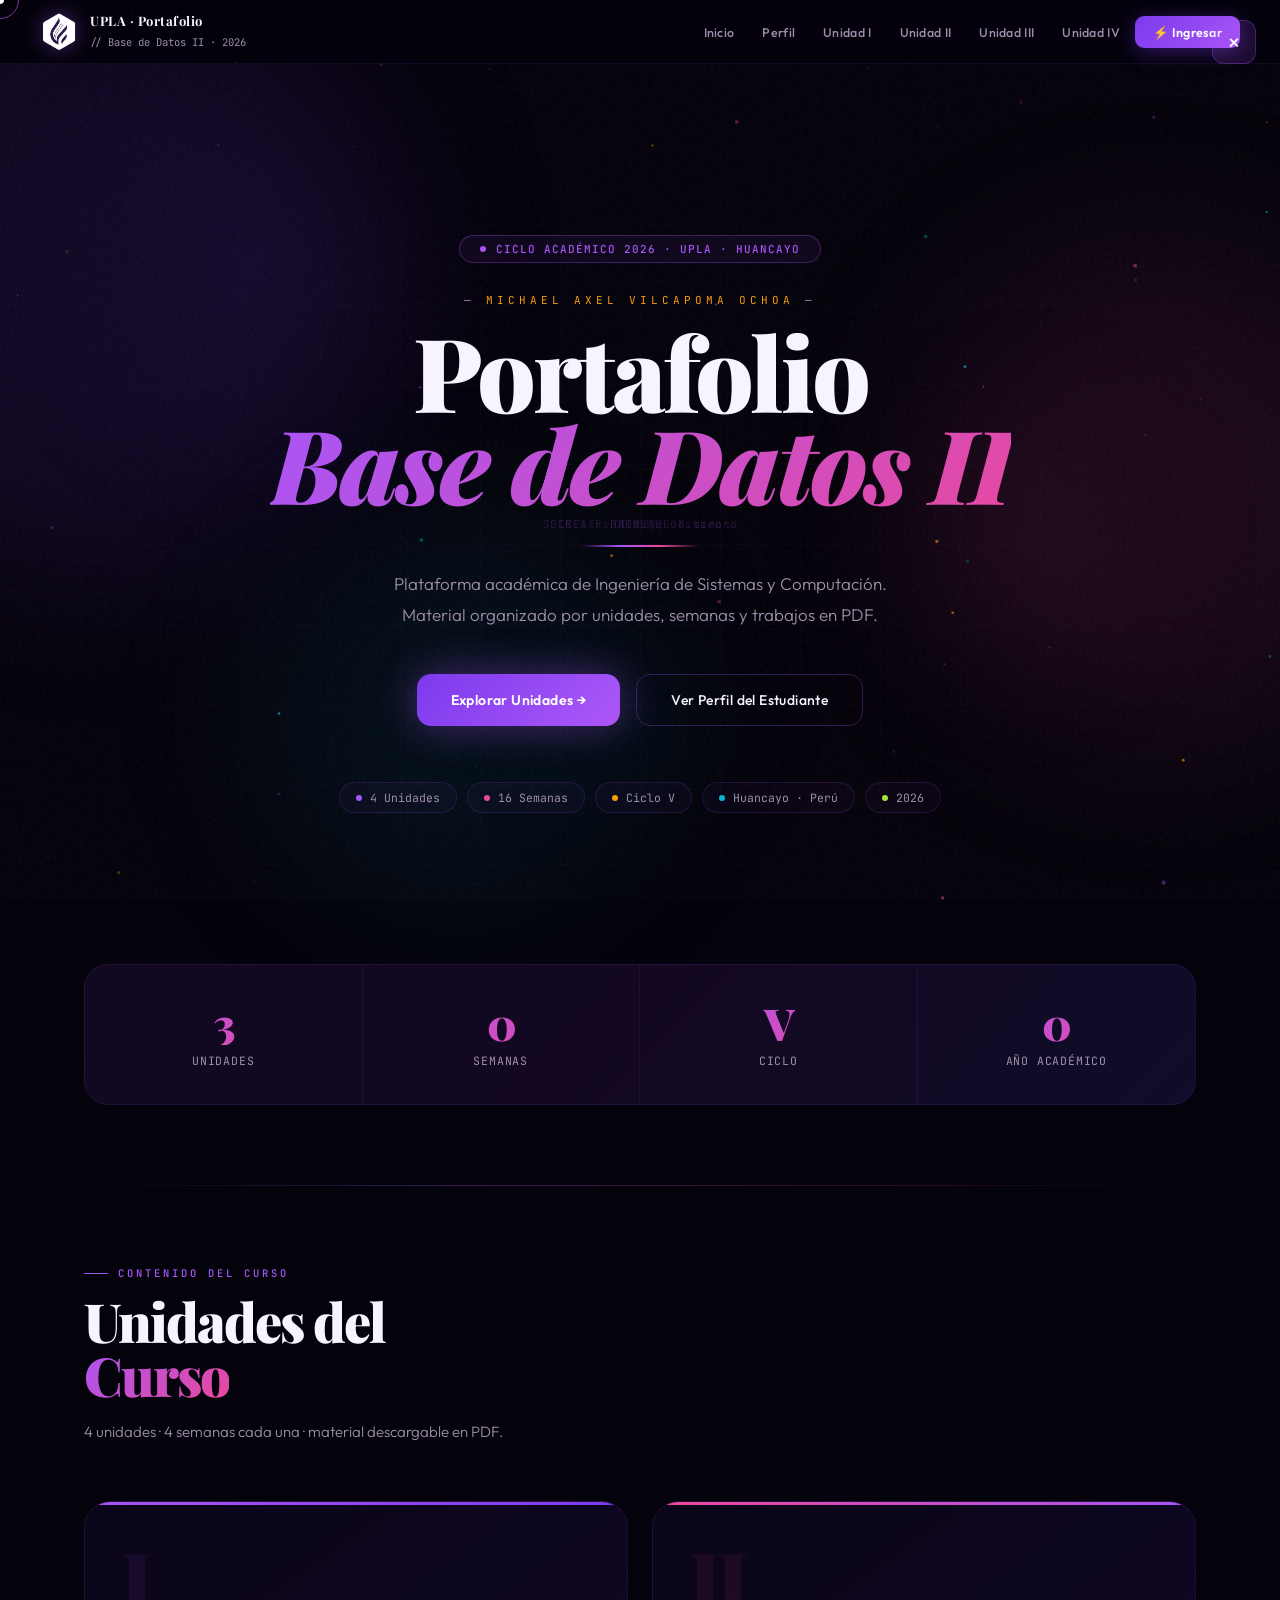
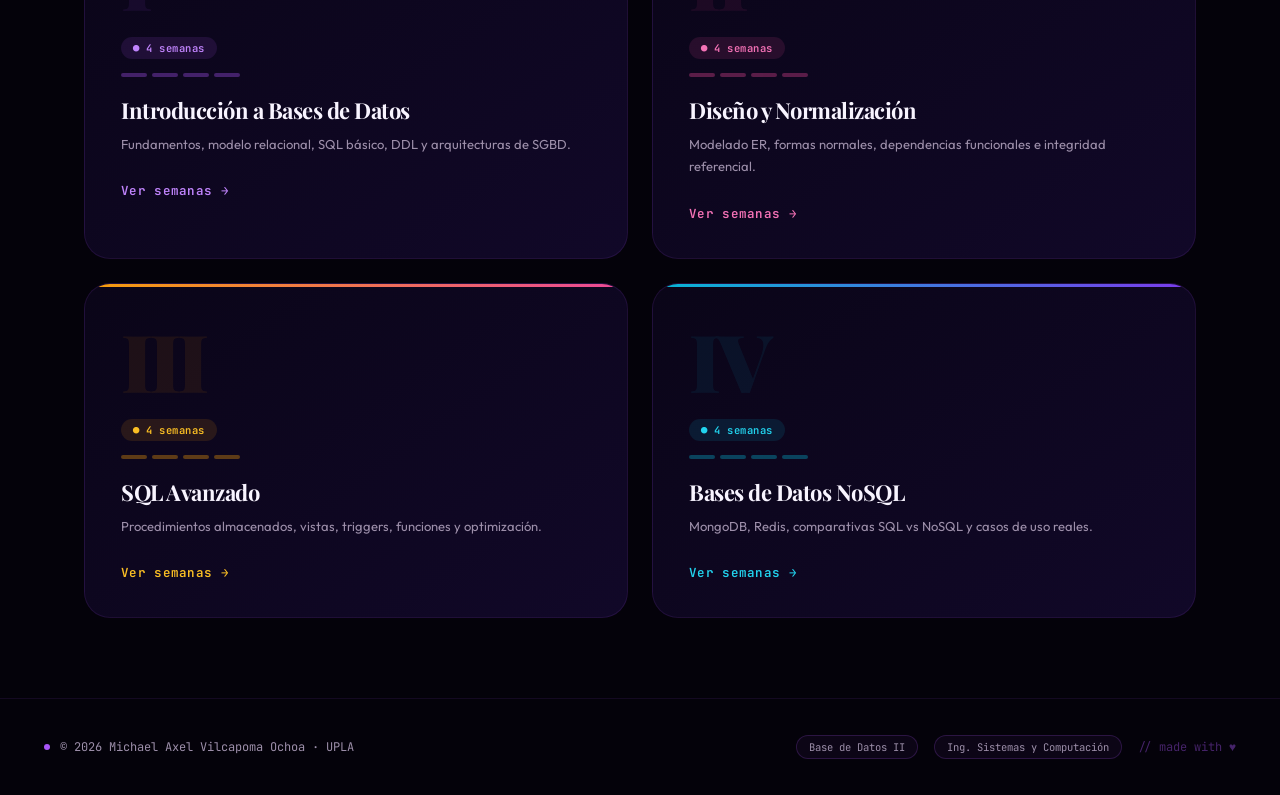
==== commit 5a7542ff: "Update index.html" ====
--- a/index.html
+++ b/index.html
@@ -1076,7 +1076,7 @@
     label:'Unidad III',title:'SQL Avanzado',
     semanas:[
       {n:9,tema:'TRABAJO SEMANA 9',desc:'GROUP BY, HAVING y funciones de agregado.',
-        trabajos:[{nombre:'Práctica GROUP BY y HAVING',tipo:'Práctica',pdf:'pdf/semana_9.pdf',
+        trabajos:[{nombre:'Práctica GROUP BY y HAVING',tipo:'Práctica',pdf:'pdf/uni3_10.pdf',
            imgs:['imagenes/uni3_1.2.png','imagenes/uni3_1.3.png','imagenes/uni3_1.4.png','imagenes/uni3_1.1.png','imagenes/uni3_1.5.png']}
           ]},
        {n:10,tema:'TRABAJO SEMANA 10',desc:'Gestores de Base de Datos.',
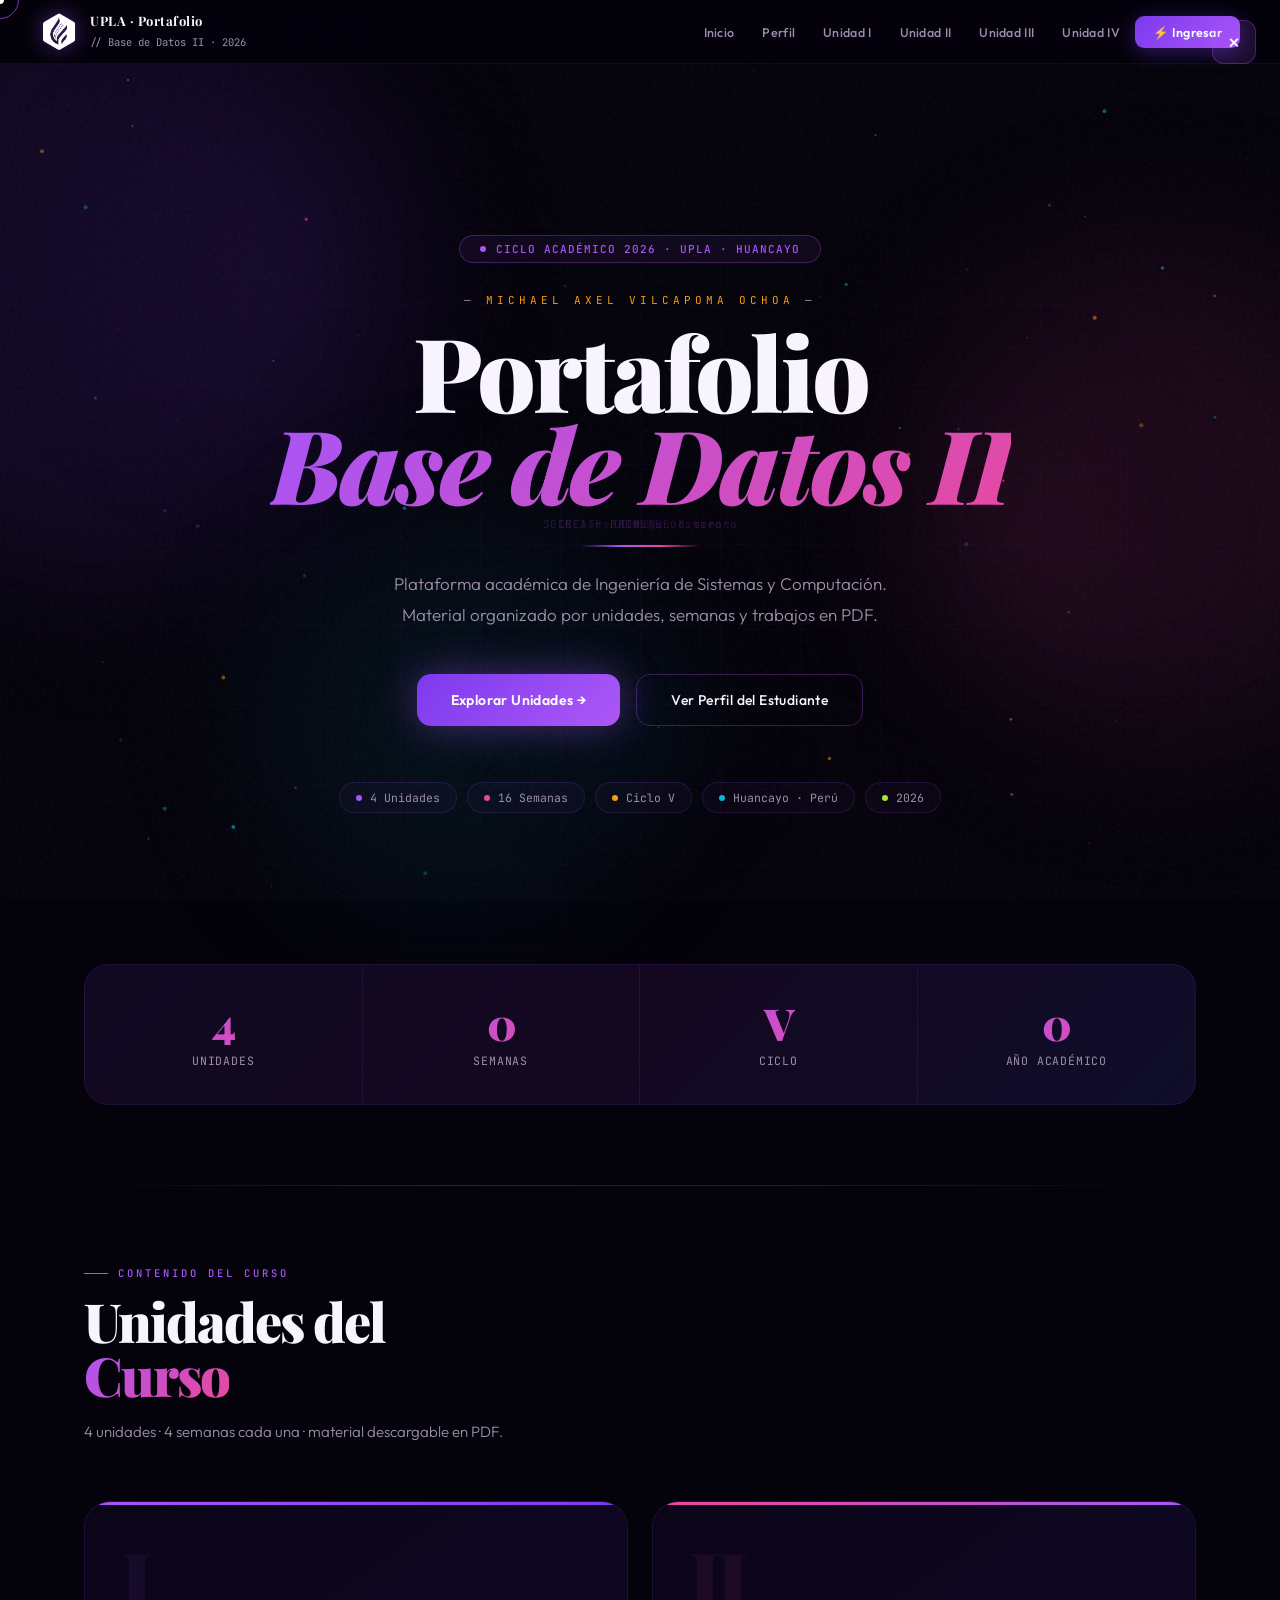
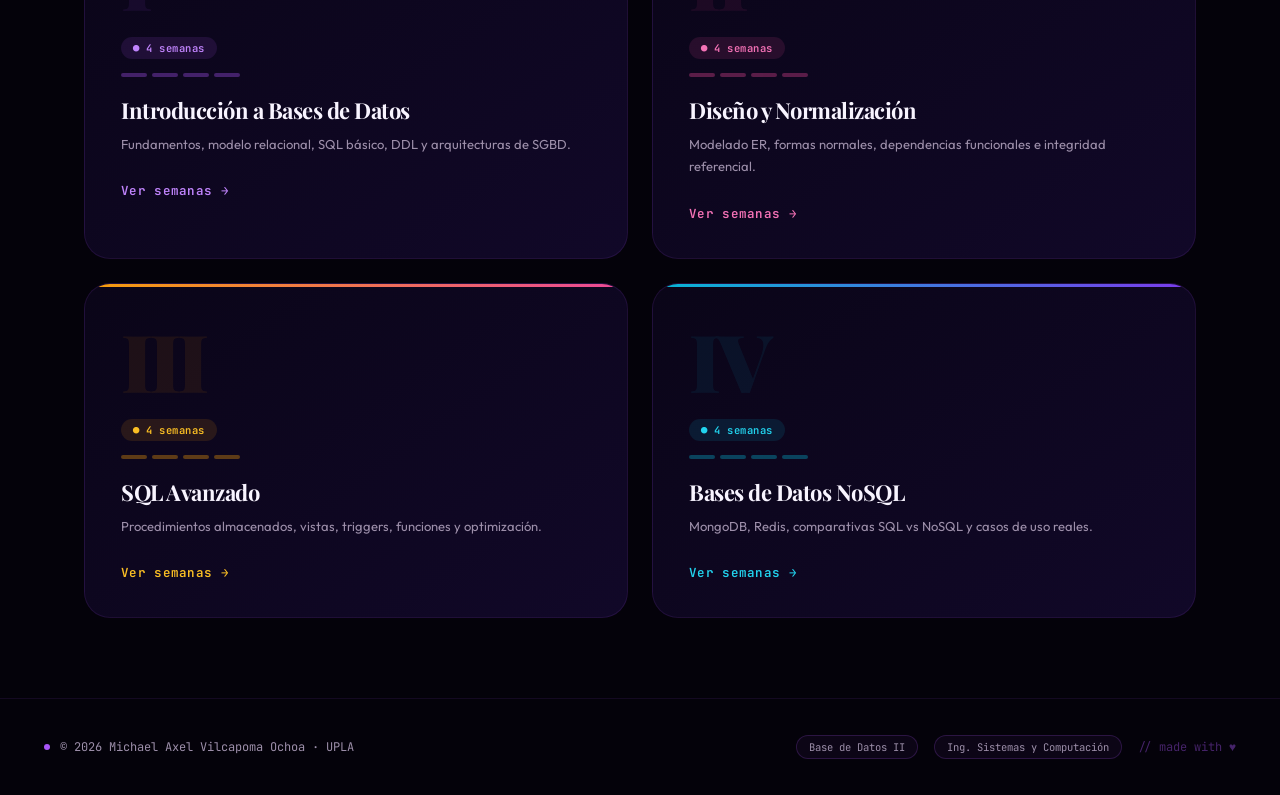
==== commit 229b30b3: "Update index.html" ====
--- a/index.html
+++ b/index.html
@@ -1076,7 +1076,7 @@
     label:'Unidad III',title:'SQL Avanzado',
     semanas:[
       {n:9,tema:'TRABAJO SEMANA 9',desc:'GROUP BY, HAVING y funciones de agregado.',
-        trabajos:[{nombre:'Práctica GROUP BY y HAVING',tipo:'Práctica',pdf:'pdf/uni3_10.pdf',
+        trabajos:[{nombre:'REGLAMENTO GENERAL',tipo:'Práctica',pdf:'pdf/uni3_9.pdf',
            imgs:['imagenes/uni3_1.2.png','imagenes/uni3_1.3.png','imagenes/uni3_1.4.png','imagenes/uni3_1.1.png','imagenes/uni3_1.5.png']}
           ]},
        {n:10,tema:'TRABAJO SEMANA 10',desc:'Gestores de Base de Datos.',
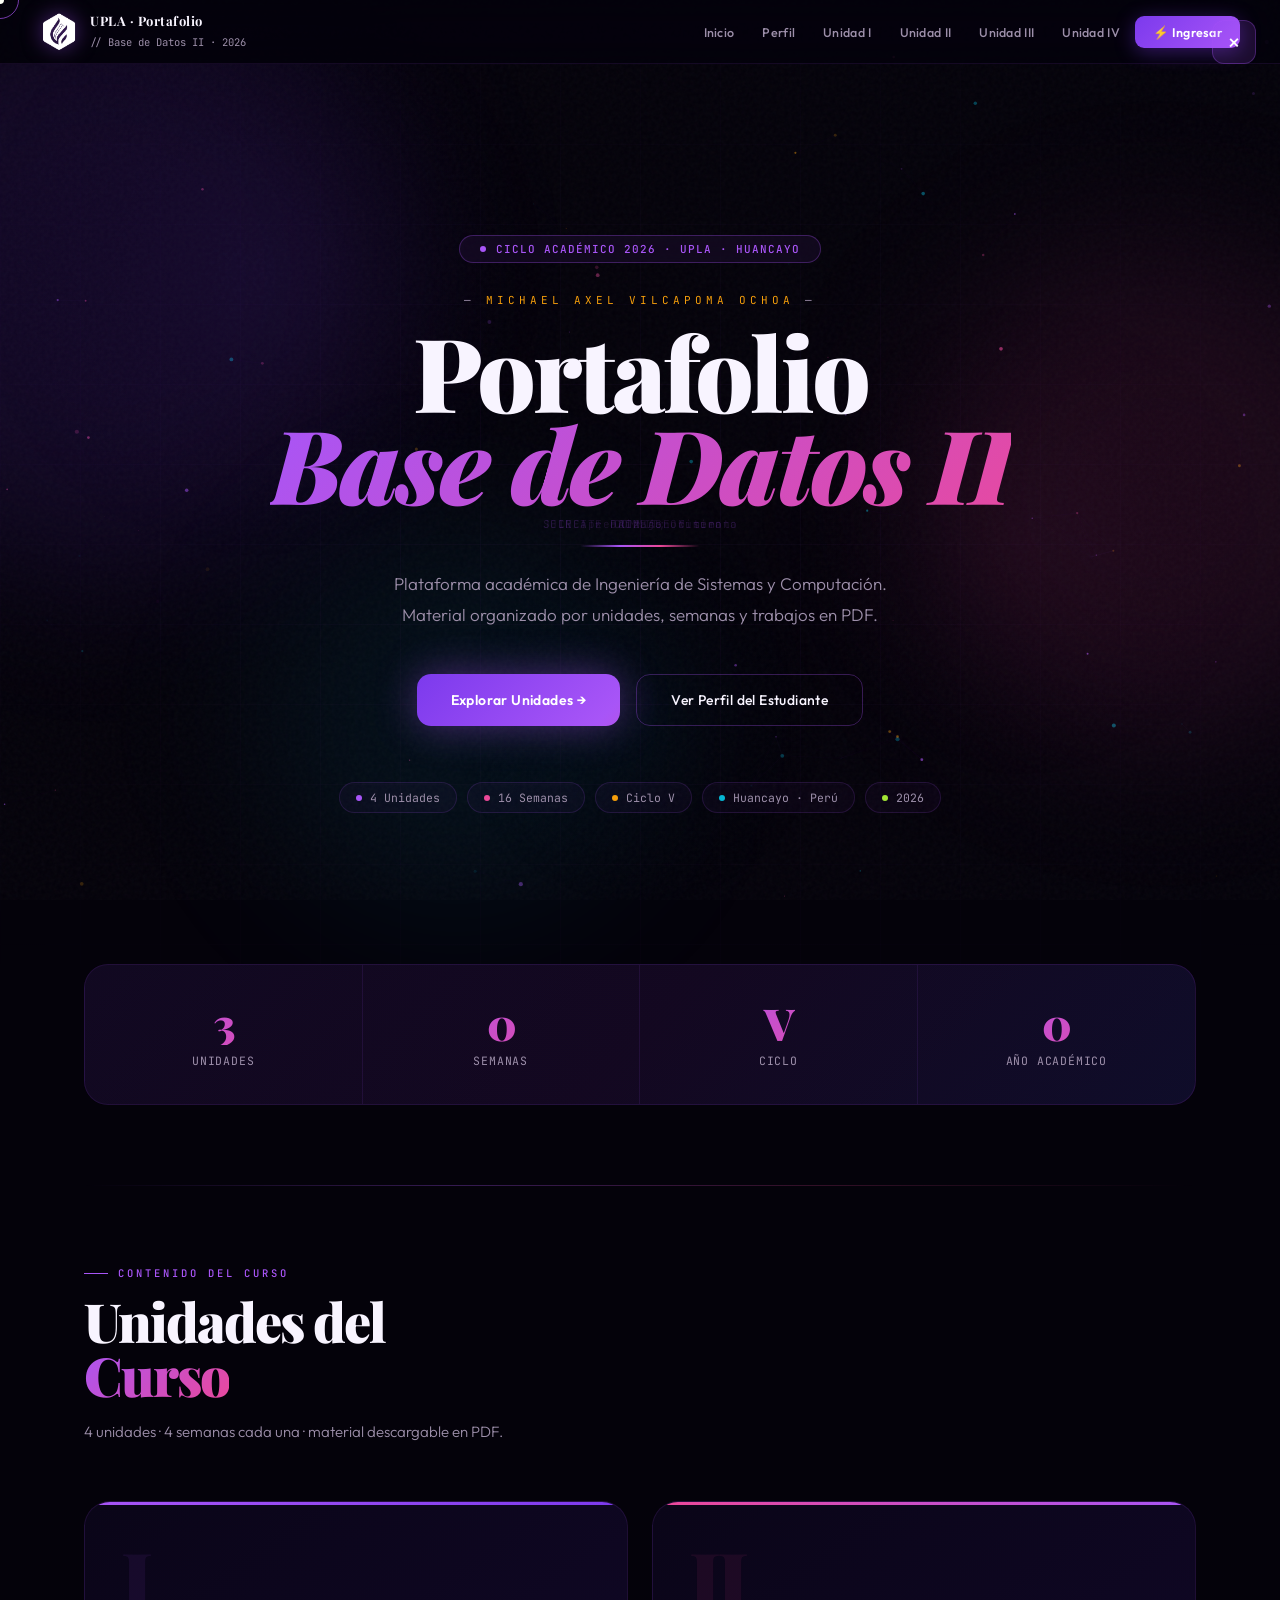
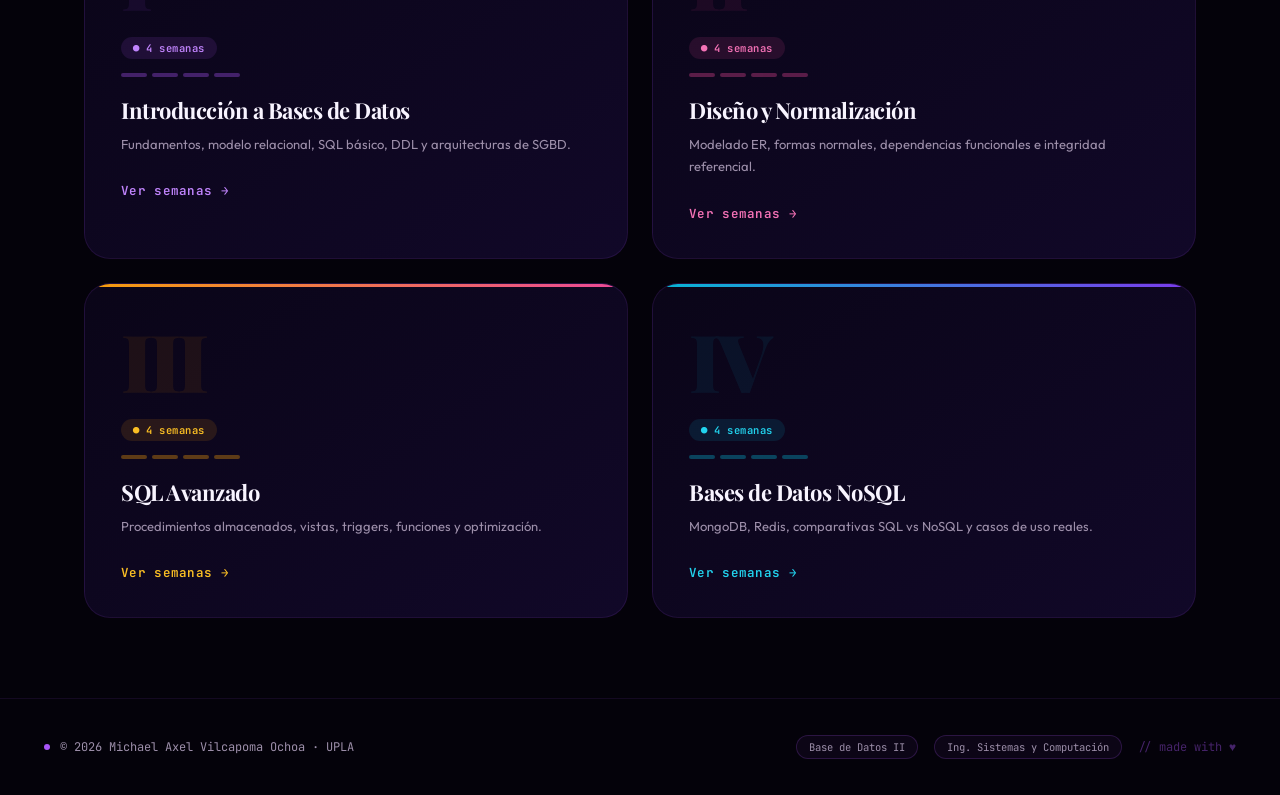
==== commit 5a5aad34: "Update index.html" ====
--- a/index.html
+++ b/index.html
@@ -1098,16 +1098,24 @@
     ]
   },
   4:{
-    label:'Unidad IV',title:'Bases de Datos NoSQL',
+    label:'Unidad IV',title:'TRABAJOS UNIDAD IV',
     semanas:[
-      {n:13,tema:'Introducción a NoSQL',desc:'Tipos: documental, clave-valor, grafos, columnar.',
-        trabajos:[{nombre:'Cuadro comparativo NoSQL',tipo:'Informe',pdf:'pdf/semana_13.pdf'}]},
-      {n:14,tema:'MongoDB',desc:'Colecciones, documentos BSON y consultas básicas.',
-        trabajos:[{nombre:'Práctica MongoDB',tipo:'Práctica',pdf:'pdf/semana_14.pdf'}]},
-      {n:15,tema:'Redis y Caché',desc:'Estructuras en memoria, TTL y pub/sub.',
-        trabajos:[{nombre:'Ejercicio Redis',tipo:'Tarea',pdf:'pdf/semana_15.pdf'}]},
-      {n:16,tema:'Comparativa SQL vs NoSQL',desc:'Casos de uso, ventajas y desventajas.',
-        trabajos:[{nombre:'Informe final comparativa',tipo:'Informe',pdf:'pdf/semana_16.pdf'}]},
+      {n:13,tema:'TRABAJOS SEMANA 13',desc:'Tipos: documental, clave-valor, grafos, columnar.',
+        trabajos:[{nombre:'INFOGRAFIAS PRACTICA 13',tipo:'Informe',pdf:'pdf/sema13_01.pdf'},
+                  {nombre:'CUESTIONARIO ',tipo:'Práctica',pdf:'pdf/sema13_02.pdf'},
+                  {nombre:'CASO PRACTIO ',tipo:'Práctica',pdf:'pdf/sema13_03.pdf'}
+                  ]},
+      {n:14,tema:'TRABAJOS SEMANA 14',desc:'Colecciones, documentos BSON y consultas básicas.',
+        trabajos:[{nombre:'INFOGRAFIAS PRACTICA 14',tipo:'Informe',pdf:'pdf/sema14_01.pdf'},
+                  {nombre:'CASO PRACTICO',tipo:'Práctica',pdf:'pdf/sema14_02.pdf'},
+                  {nombre:'MANUAL WMS BD',tipo:'Práctica',pdf:'pdf/sema14_03.pdf'}
+                  ]},
+      {n:15,tema:'TRABAJOS SEMANA 15',desc:'Estructuras en memoria, TTL y pub/sub.',
+        trabajos:[{nombre:'RESUMEN DE CAPITULO 1 AL 4',tipo:'Tarea',pdf:'pdf/sema15_01.pdf'}
+        ]},
+      {n:16,tema:'TRABAJOS SEMANA 16',desc:'Casos de uso, ventajas y desventajas.',
+        trabajos:[{nombre:'RESUMEN DE CAPITULO 5 AL 9',tipo:'Informe',pdf:'pdf/sema16_01.pdf'}
+        ]},
     ]
   },
 };
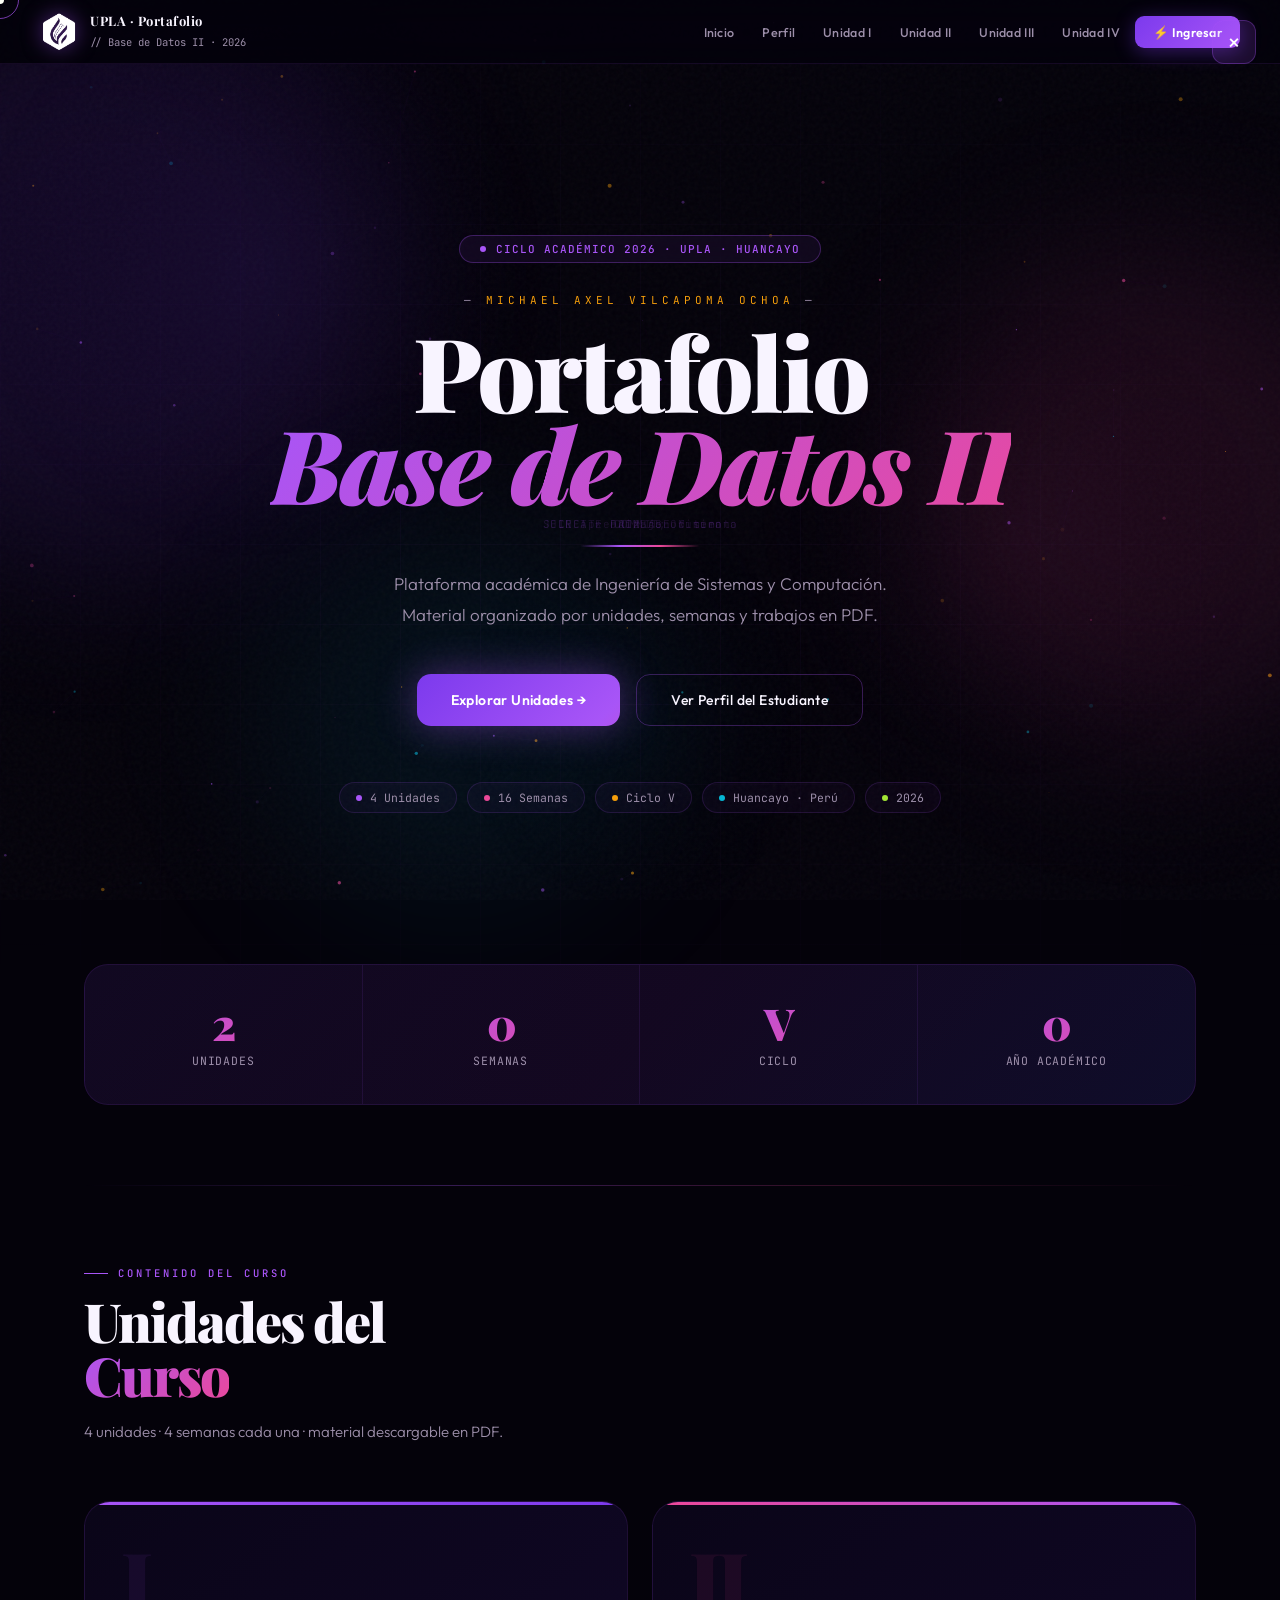
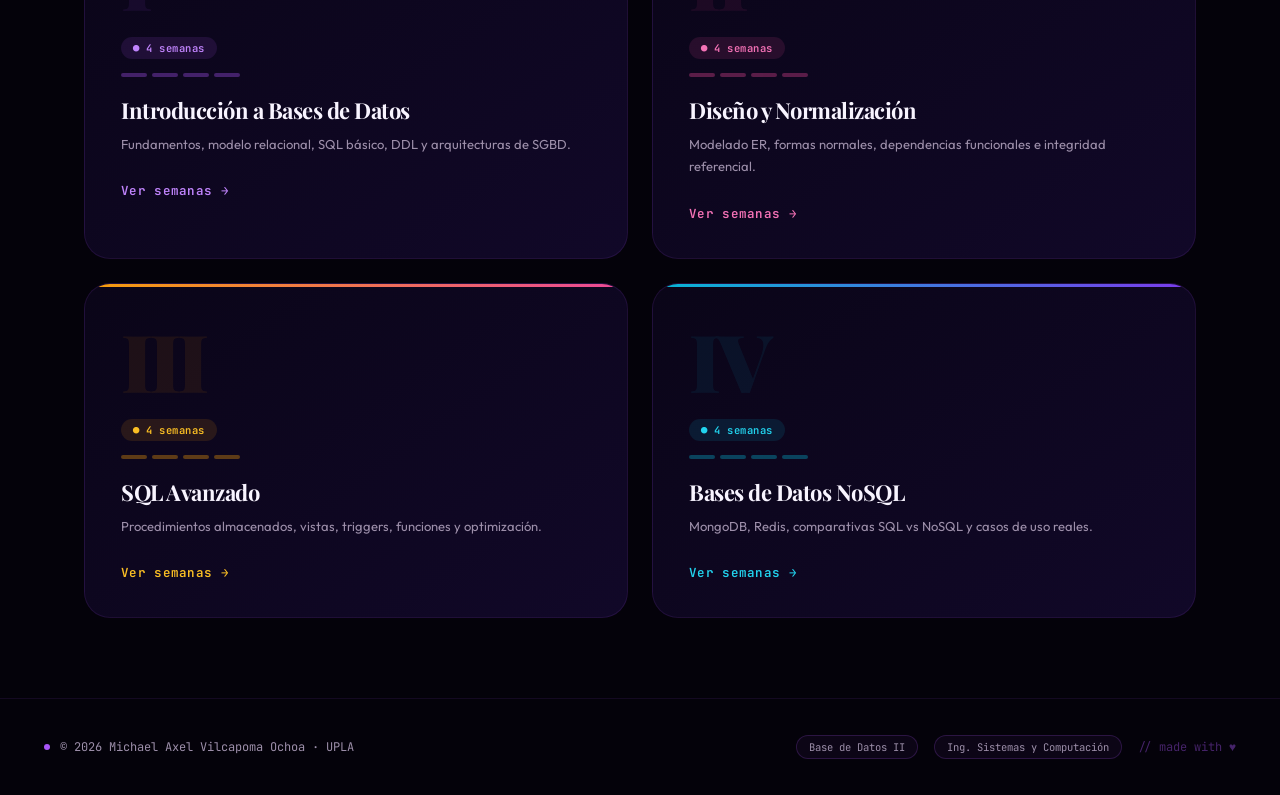
==== commit 60d954a7: "Update index.html" ====
--- a/index.html
+++ b/index.html
@@ -1097,24 +1097,29 @@
         ]},
     ]
   },
-  4:{
+ 4:{
     label:'Unidad IV',title:'TRABAJOS UNIDAD IV',
     semanas:[
       {n:13,tema:'TRABAJOS SEMANA 13',desc:'Tipos: documental, clave-valor, grafos, columnar.',
         trabajos:[{nombre:'INFOGRAFIAS PRACTICA 13',tipo:'Informe',pdf:'pdf/sema13_01.pdf'},
                   {nombre:'CUESTIONARIO ',tipo:'Práctica',pdf:'pdf/sema13_02.pdf'},
-                  {nombre:'CASO PRACTIO ',tipo:'Práctica',pdf:'pdf/sema13_03.pdf'}
+                  {nombre:'CASO PRACTIO ',tipo:'Práctica',pdf:'pdf/sema13_03.pdf'},
+                  {nombre:'CUESTIONARIO MEJORADO ',tipo:'Práctica',pdf:'pdf/sema13_04.pdf'}
                   ]},
       {n:14,tema:'TRABAJOS SEMANA 14',desc:'Colecciones, documentos BSON y consultas básicas.',
         trabajos:[{nombre:'INFOGRAFIAS PRACTICA 14',tipo:'Informe',pdf:'pdf/sema14_01.pdf'},
                   {nombre:'CASO PRACTICO',tipo:'Práctica',pdf:'pdf/sema14_02.pdf'},
-                  {nombre:'MANUAL WMS BD',tipo:'Práctica',pdf:'pdf/sema14_03.pdf'}
                   ]},
       {n:15,tema:'TRABAJOS SEMANA 15',desc:'Estructuras en memoria, TTL y pub/sub.',
-        trabajos:[{nombre:'RESUMEN DE CAPITULO 1 AL 4',tipo:'Tarea',pdf:'pdf/sema15_01.pdf'}
+        trabajos:[{nombre:'RESUMEN DE CAPITULO 1 AL 4',tipo:'Tarea',pdf:'pdf/sema15_01.pdf'},
+                  {nombre:'INFORGRAFIAS DE RESUMENES',tipo:'Práctica',pdf:'pdf/sema15_02.pdf'},
+                  {nombre:'CUESTIONARIOS MEJORADOS',tipo:'Práctica',pdf:'pdf/sema15_03.pdf'}
+        
         ]},
       {n:16,tema:'TRABAJOS SEMANA 16',desc:'Casos de uso, ventajas y desventajas.',
-        trabajos:[{nombre:'RESUMEN DE CAPITULO 5 AL 9',tipo:'Informe',pdf:'pdf/sema16_01.pdf'}
+        trabajos:[{nombre:'RESUMEN DE CAPITULO 5 AL 9',tipo:'Informe',pdf:'pdf/sema16_01.pdf'},
+                  {nombre:'INFORGRAFIAS DE RESUMENES',tipo:'Práctica',pdf:'pdf/sema16_02.pdf'},
+                  {nombre:'CUESTIONARIOS MEJORADOS',tipo:'Práctica',pdf:'pdf/sema16_03.pdf'}
         ]},
     ]
   },
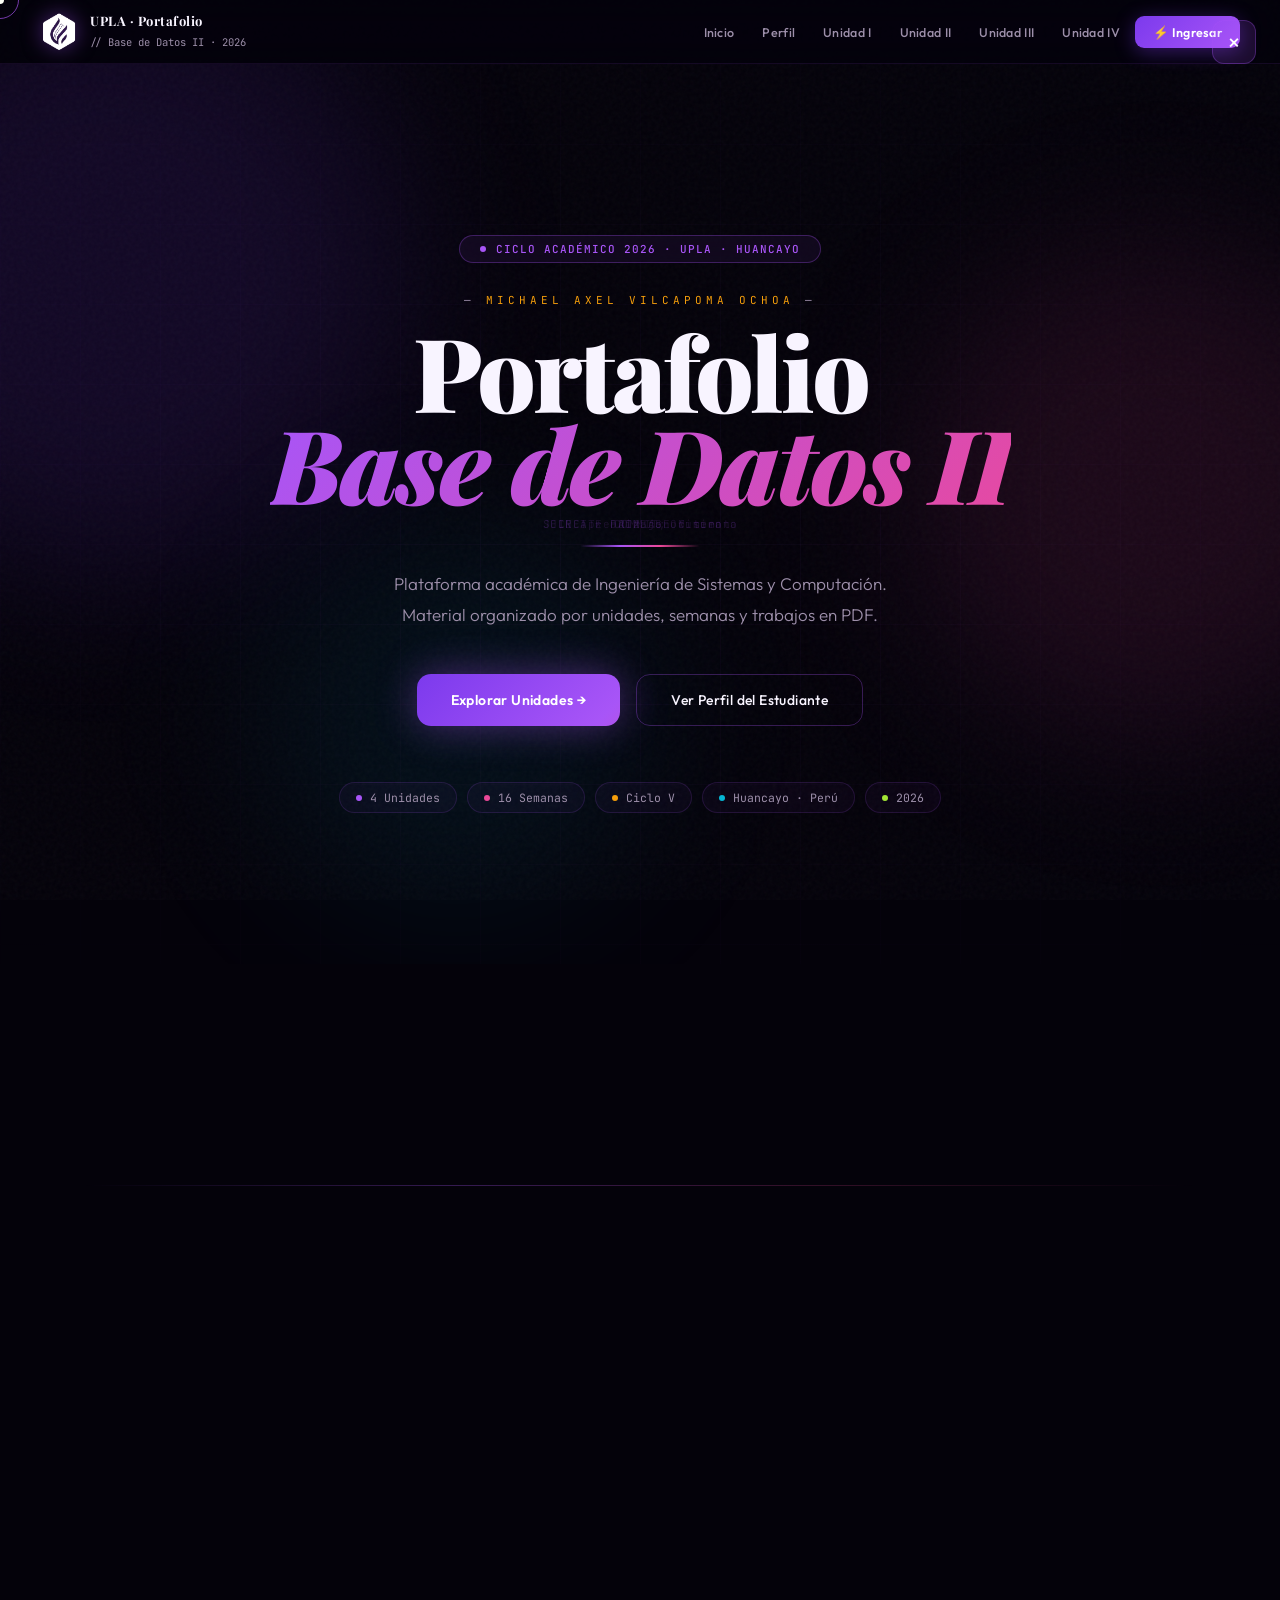
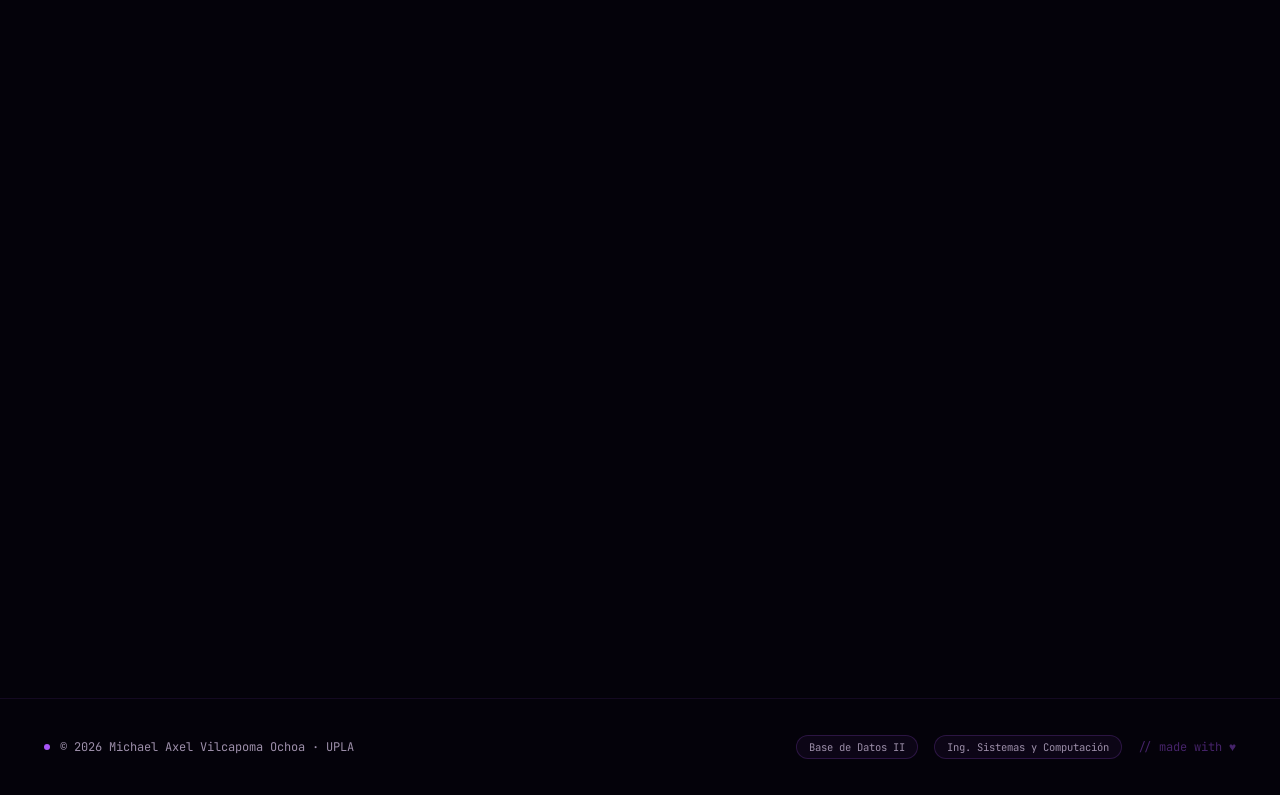
==== commit 3bf129d3: "Update index.html" ====
--- a/index.html
+++ b/index.html
@@ -1106,10 +1106,12 @@
                   {nombre:'CASO PRACTIO ',tipo:'Práctica',pdf:'pdf/sema13_03.pdf'},
                   {nombre:'CUESTIONARIO MEJORADO ',tipo:'Práctica',pdf:'pdf/sema13_04.pdf'}
                   ]},
-      {n:14,tema:'TRABAJOS SEMANA 14',desc:'Colecciones, documentos BSON y consultas básicas.',
+   {n:14,tema:'TRABAJOS SEMANA 14',desc:'Colecciones, documentos BSON y consultas básicas.',
         trabajos:[{nombre:'INFOGRAFIAS PRACTICA 14',tipo:'Informe',pdf:'pdf/sema14_01.pdf'},
-                  {nombre:'CASO PRACTICO',tipo:'Práctica',pdf:'pdf/sema14_02.pdf'},
+                  {nombre:'CASO PRACTICO',tipo:'Práctica',pdf:'pdf/sema14_02.pdf'}
+                  {nombre:'manual aws',tipo:'Práctica',pdf:'pdf/sema14_03.pdf'}
                   ]},
+      
       {n:15,tema:'TRABAJOS SEMANA 15',desc:'Estructuras en memoria, TTL y pub/sub.',
         trabajos:[{nombre:'RESUMEN DE CAPITULO 1 AL 4',tipo:'Tarea',pdf:'pdf/sema15_01.pdf'},
                   {nombre:'INFORGRAFIAS DE RESUMENES',tipo:'Práctica',pdf:'pdf/sema15_02.pdf'},
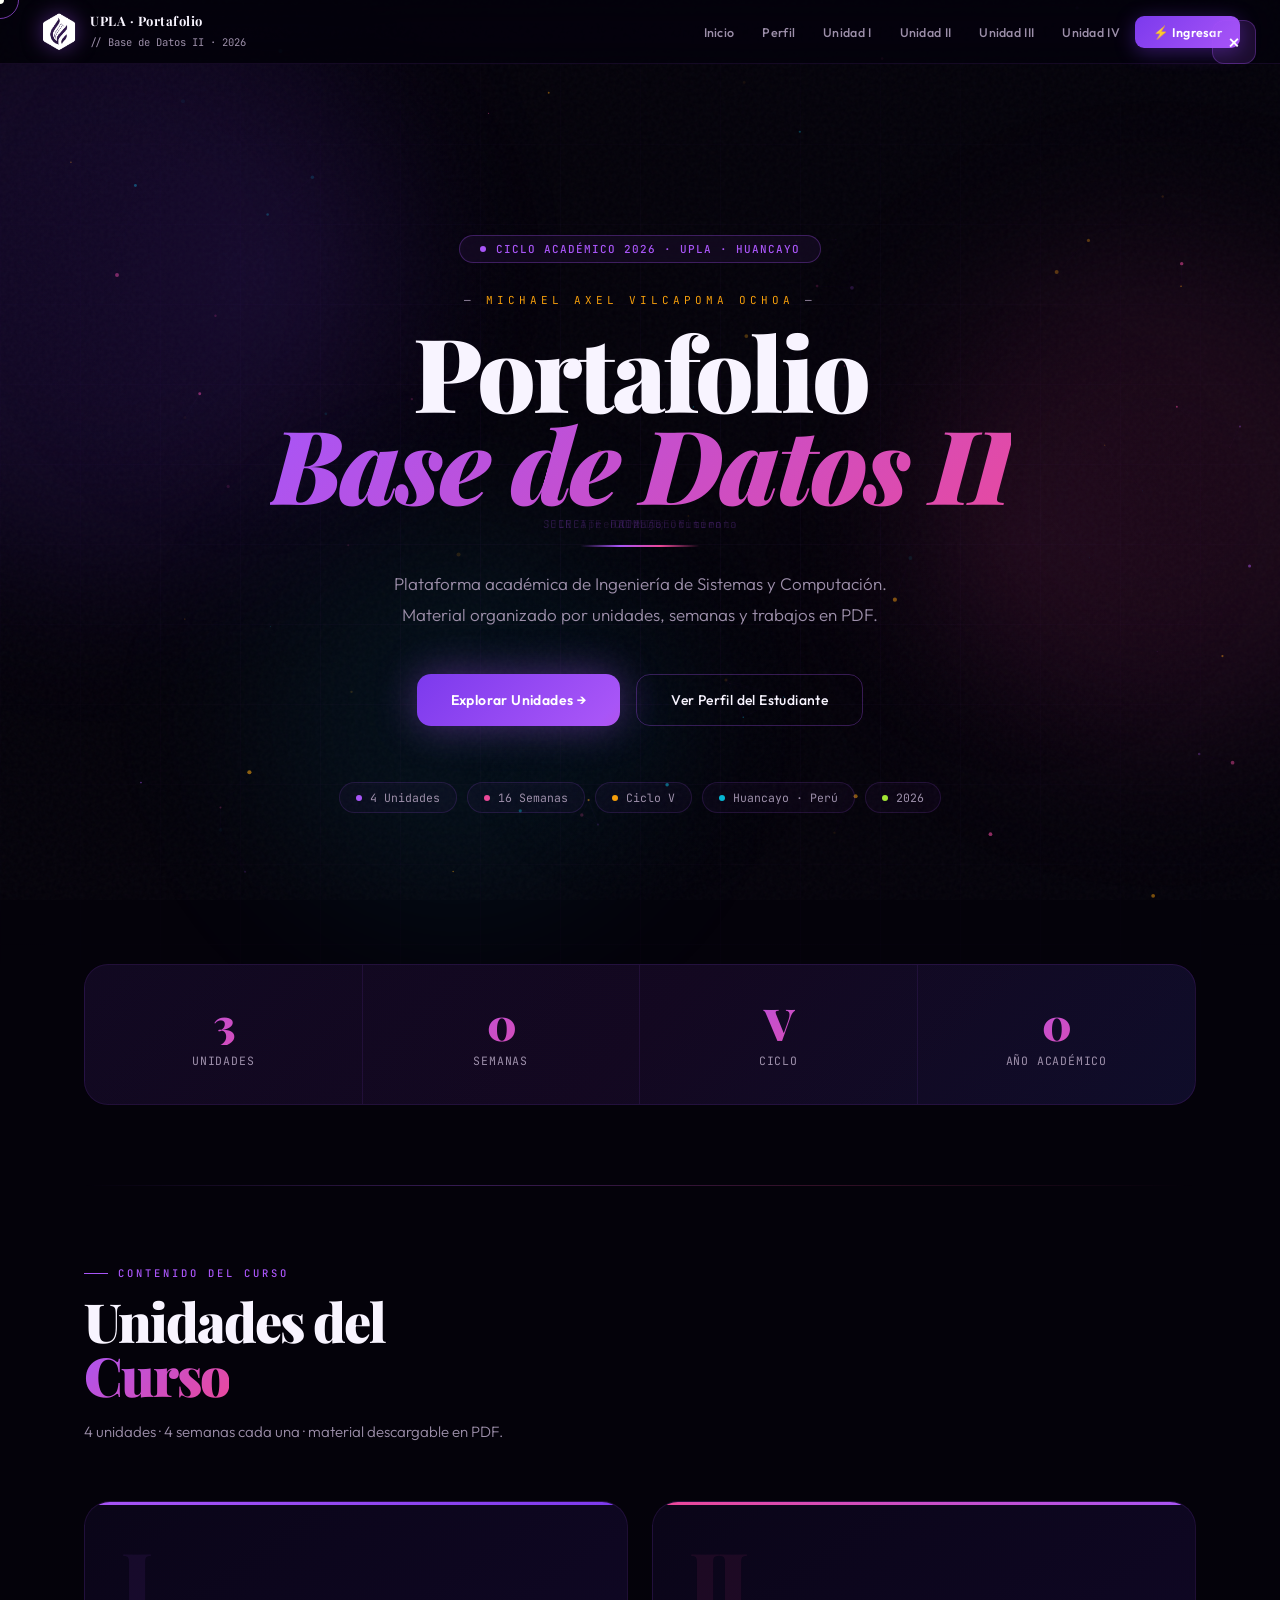
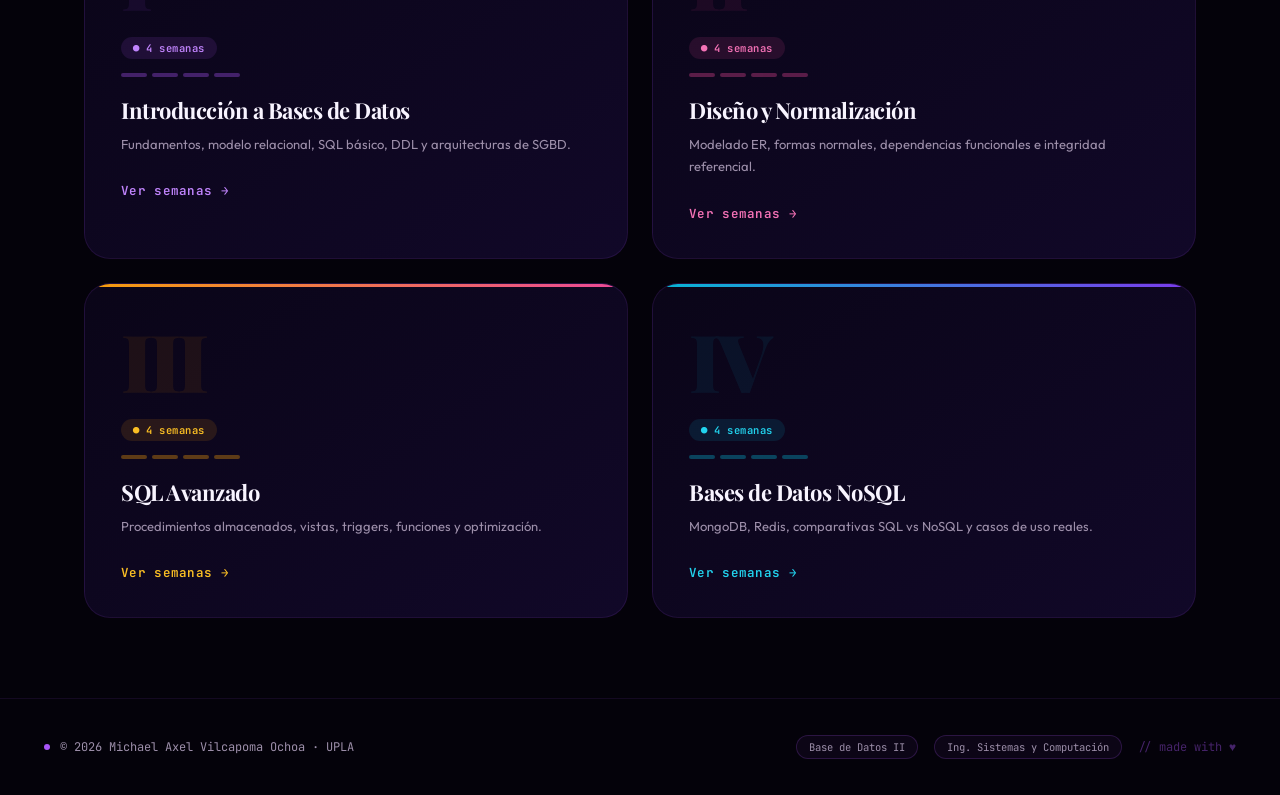
==== commit e7ccecd5: "Update print statement from 'Hello' to 'Goodbye'" ====
--- a/index.html
+++ b/index.html
@@ -1106,9 +1106,9 @@
                   {nombre:'CASO PRACTIO ',tipo:'Práctica',pdf:'pdf/sema13_03.pdf'},
                   {nombre:'CUESTIONARIO MEJORADO ',tipo:'Práctica',pdf:'pdf/sema13_04.pdf'}
                   ]},
-   {n:14,tema:'TRABAJOS SEMANA 14',desc:'Colecciones, documentos BSON y consultas básicas.',
+     {n:14,tema:'TRABAJOS SEMANA 14',desc:'Colecciones, documentos BSON y consultas básicas.',
         trabajos:[{nombre:'INFOGRAFIAS PRACTICA 14',tipo:'Informe',pdf:'pdf/sema14_01.pdf'},
-                  {nombre:'CASO PRACTICO',tipo:'Práctica',pdf:'pdf/sema14_02.pdf'}
+                  {nombre:'CASO PRACTICO',tipo:'Práctica',pdf:'pdf/sema14_02.pdf'},
                   {nombre:'manual aws',tipo:'Práctica',pdf:'pdf/sema14_03.pdf'}
                   ]},
       
